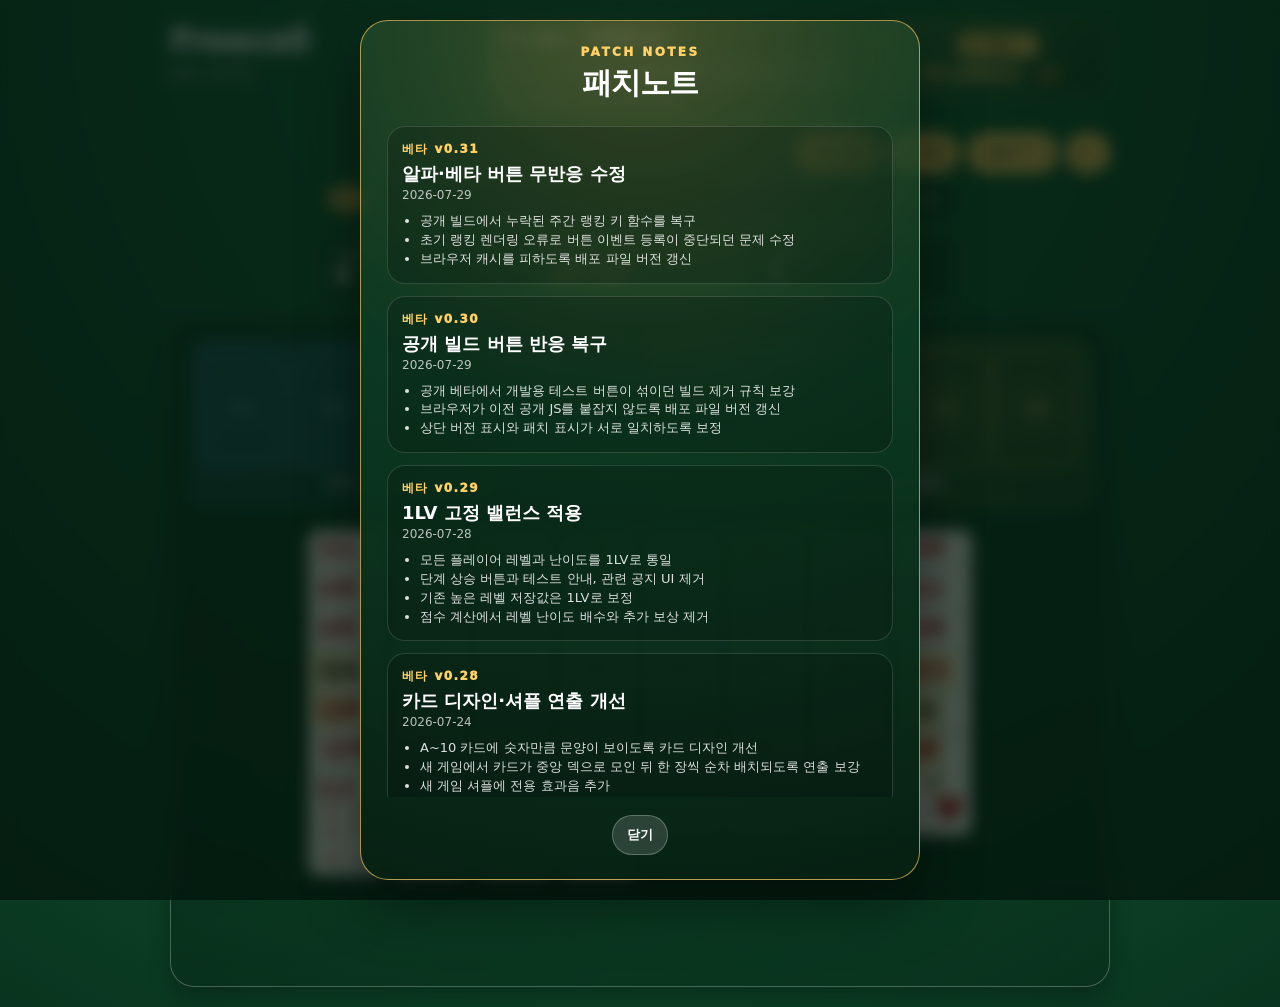
==== docs/index.html @ 440836ca "Fix Freecell public ranking bootstrap" ====
<!doctype html>
<html lang="ko">
<head>
  <meta charset="utf-8" />
  <meta name="viewport" content="width=device-width, initial-scale=1" />
  <title>Freecell Draft</title>
  <link rel="stylesheet" href="./style.css?v=beta-0-31" />
</head>
<body>
  <main class="app">
    <header class="topbar">
      <div class="title-block">
        <div class="title-row">
          <h1>Freecell</h1>
          <button id="updateReloadBtn" class="update-reload-button" type="button" hidden>업데이트</button>
        </div>
        <p id="versionLabel">베타 v0.31</p>
      </div>
      <div class="ranking-stack">
        <section id="rankingPanel" class="ranking-panel top-ranking" aria-label="주간 랭킹" role="button" tabindex="0">
          <div class="ranking-title">주간 랭킹 · TOP50 보기</div>
          <ol id="rankingList" class="ranking-list ranking-ticker"></ol>
          <p id="rankingResetText">초기화 일정 계산 중</p>
        </section>
      </div>
      <div class="player-card" aria-label="내 랭킹과 플레이어 정보">
        <div class="player-rank-hero">
          <span id="playerTrophy" class="player-trophy">🏅</span>
          <strong id="playerRank" class="player-rank">내 랭크 -</strong>
        </div>
        <div class="player-row">
          <div id="playerId" class="player-id">생성 중</div>
          <div id="playerDifficulty" class="player-difficulty">1LV</div>
        </div>
      </div>
      <div class="actions">
        <button id="tutorialBtn" aria-expanded="false" aria-controls="tutorialPanel">게임 방법</button>
        <button id="newGameBtn">새 게임</button>
        <button id="autoBtn">되돌리기 5</button>
        <button id="soundBtn" class="sound-button" aria-pressed="true" aria-label="소리 켜짐" title="소리 켜짐">
          <svg class="sound-symbol" aria-hidden="true" viewBox="0 0 24 24" focusable="false">
            <path d="M4 9.25h4.1L13 5.6v12.8l-4.9-3.65H4z" />
            <path class="sound-wave" d="M16.2 9.1c1.2 1.6 1.2 4.2 0 5.8" />
          </svg>
        </button>
      </div>
    </header>

    <section class="statusbar" aria-live="polite" aria-label="게임 알림">
      <button id="operatorNoticeBtn" class="notice-action-button" type="button" aria-label="운영자 공지 보기">공지</button>
      <span class="notice-viewport"><span id="noticeFlow" class="notice-flow"><span class="notice-icon" aria-hidden="true">🔊</span><span id="status">게임을 시작합니다.</span></span></span>
      <button id="patchNotesBtn" class="patch-notes-button" type="button" aria-label="패치노트 보기">패치 v0.31</button>
    </section>

    <section id="signupPanel" class="signup-panel" aria-label="플레이어 정보 수정" hidden>
      <div>
        <h2>플레이어 정보</h2>
        <p>ID/PW 변경은 최초 1회만 가능합니다. 저장 후에는 다시 수정할 수 없습니다.</p>
      </div>
      <form id="signupForm" class="signup-form">
        <label>
          <span>아이디</span>
          <input id="signupId" name="playerId" type="text" minlength="3" maxlength="16" autocomplete="username" placeholder="예: KIROH" required />
        </label>
        <label>
          <span>비밀번호</span>
          <span class="password-input-wrap">
            <input id="signupPassword" name="playerPassword" type="password" inputmode="numeric" pattern="[0-9]{4}" minlength="4" maxlength="4" autocomplete="new-password" placeholder="숫자 4자리" required />
            <button id="passwordToggleBtn" class="password-eye-button" type="button" aria-pressed="false" aria-label="비밀번호 보기">👁</button>
          </span>
        </label>
        <div class="signup-actions">
          <button id="signupSaveBtn" type="submit">저장</button>
          <button id="signupCancelBtn" class="ghost-button" type="button">닫기</button>
        </div>
      </form>
    </section>

    <section class="hud" aria-label="게임 정보">
      <div class="hud-item">
        <span>MOVE</span>
        <strong id="moveHud">0</strong>
      </div>
      <div class="hud-item timer-hud">
        <span>TIME</span>
        <strong id="timerDisplay">00:00</strong>
      </div>
      <div class="hud-item">
        <span>UNDO</span>
        <strong id="hintHud">5</strong>
      </div>
    </section>


    <section id="tutorialPanel" class="tutorial" hidden>
      <div class="tutorial-header">
        <h2>게임 플레이 방법</h2>
        <button id="tutorialCloseBtn" class="ghost-button" aria-label="튜토리얼 닫기">닫기</button>
      </div>
      <ol>
        <li><strong>목표:</strong> 화면 오른쪽 위 <strong>완성 칸</strong>에 같은 무늬 카드를 A부터 K까지 순서대로 쌓으면 클리어입니다.</li>
        <li><strong>임시 보관:</strong> 화면 왼쪽 위 4칸입니다. 막힌 카드를 잠깐 빼두는 공간이며, 한 칸에 카드 한 장만 둘 수 있습니다.</li>
        <li><strong>완성 칸:</strong> 화면 오른쪽 위 4칸입니다. 각 무늬별로 A → 2 → 3 … → K 순서로만 올라갑니다.</li>
        <li><strong>테이블:</strong> 화면 아래의 세로 8줄입니다. 실제로 카드를 풀어가는 주요 영역이며, 아래 카드 위에는 색이 다른 카드만 숫자가 하나 작은 순서로 올릴 수 있습니다. 예: 검은 8 위에 빨간 7.</li>
        <li><strong>이동:</strong> 카드를 클릭한 뒤 옮길 위치를 클릭하세요. 데스크톱에서는 드래그도 됩니다.</li>
        <li><strong>빠른 이동:</strong> 테이블 맨 아래 카드나 임시 보관 카드를 더블클릭하면, 가능한 경우 완성 칸으로 바로 이동합니다.</li>
        <li><strong>레벨:</strong> 현재 dev는 모든 플레이어가 1LV로 고정됩니다.</li>
        <li><strong>난이도:</strong> 모든 새 게임과 저장된 이전 난이도는 1LV 난이도로 통일됩니다.</li>
        <li><strong>되돌리기:</strong> 모든 레벨에서 한 게임당 5회 사용할 수 있습니다. 점수 계산에서는 사용한 되돌리기 횟수만큼 감점됩니다.</li>
      </ol>
    </section>

    <section class="board" aria-label="프리셀 게임 보드">
      <div class="upper-row">
        <div class="zone-group freecell-zone">
          <div id="freecells" class="slots freecells"></div>
          <h2 class="zone-label">임시 보관 <span>카드 잠깐 빼두기</span></h2>
        </div>
        <div class="zone-group foundations-wrap foundation-zone">
          <div id="foundations" class="slots foundations"></div>
          <h2 class="zone-label">완성 칸 <span>A부터 K까지 쌓기</span></h2>
        </div>
      </div>

      <div class="tableau-wrap">
        <div id="tableau" class="tableau"></div>
      </div>
    </section>

    <section id="resultModal" class="result-modal" aria-label="게임 결과" hidden>
      <div class="result-card" role="dialog" aria-modal="true" aria-labelledby="resultTitle">
        <div class="result-kicker">CLEAR</div>
        <h2 id="resultTitle">클리어!</h2>
        <div class="result-main">
          <div>
            <span>TIME</span>
            <strong id="resultTime">00:00</strong>
          </div>
          <div>
            <span>MOVE</span>
            <strong id="resultMoves">0</strong>
          </div>
        </div>
        <div class="result-score">
          <span>SCORE</span>
          <strong id="resultScore">0점</strong>
        </div>
        <p id="resultPromotionText" class="result-promotion-text" hidden></p>
        <p id="resultRankText" class="result-rank-text">랭킹 계산 중</p>
        <div class="result-actions">
          <button id="resultCloseBtn" type="button">확인</button>
        </div>
      </div>
    </section>


    <section id="rankingModal" class="result-modal ranking-modal" aria-label="주간 랭킹 상세" hidden>
      <div class="result-card ranking-detail-card" role="dialog" aria-modal="true" aria-labelledby="rankingModalTitle">
        <div class="result-kicker">WEEKLY</div>
        <h2 id="rankingModalTitle">주간 랭킹 TOP 50</h2>
        <ol id="rankingDetailList" class="ranking-detail-list"></ol>
        <p id="rankingDetailReset" class="ranking-detail-reset">초기화 일정 계산 중</p>
        <div class="result-actions">
          <button id="rankingCloseBtn" class="ghost-button" type="button">닫기</button>
        </div>
      </div>
    </section>

    <section id="operatorNoticeModal" class="result-modal operator-notice-modal" aria-label="운영자 공지" hidden>
      <div class="result-card operator-notice-card" role="dialog" aria-modal="true" aria-labelledby="operatorNoticeTitle">
        <div class="result-kicker">NOTICE</div>
        <h2 id="operatorNoticeTitle">운영자 공지</h2>
        <div id="operatorNoticeBody" class="operator-notice-body">
          <p><strong>운영자 :</strong> 성원 감사합니다.</p>
          <h3>패치 예정 사항</h3>
          <ol>
            <li>다 모으면 더블탭하면 오른쪽 위로 쭉 올라가게 <span>(의미 확인 중)</span></li>
            <li>숫자에 맞게 패턴 넣기 <span>(연구중)</span></li>
            <li>밸런스 패치 <span>점수가 너무 커서 3/1 예정 · 점수 계산 방식 변경</span></li>
          </ol>
        </div>
        <div class="result-actions">
          <button id="operatorNoticeCloseBtn" class="ghost-button" type="button">닫기</button>
        </div>
      </div>
    </section>

    <section id="patchNotesModal" class="result-modal patch-notes-modal" aria-label="패치노트" hidden>
      <div class="result-card patch-notes-card" role="dialog" aria-modal="true" aria-labelledby="patchNotesTitle">
        <div class="result-kicker">PATCH NOTES</div>
        <h2 id="patchNotesTitle">패치노트</h2>
        <div id="patchNotesList" class="patch-notes-list"></div>
        <div class="result-actions">
          <button id="patchNotesCloseBtn" class="ghost-button" type="button">닫기</button>
        </div>
      </div>
    </section>

  </main>

  <script src="./script.js?v=beta-0-31"></script>
</body>
</html>
---- docs/style.css ----
:root {
  --game-width: 980px;
  --felt: #145d37;
  --felt-dark: #09341f;
  --line: rgba(255,255,255,.25);
  --card: #fffdf4;
  --ink: #101820;
  --muted: rgba(255,255,255,.72);
  --accent: #ffd166;
  --danger: #c1121f;
  --shadow: 0 10px 22px rgba(0,0,0,.25);
  --card-outline: rgba(10, 18, 14, .36);
  --card-shadow: 0 5px 12px rgba(0,0,0,.32), 0 0 0 1px rgba(255,255,255,.38) inset;
  --hint: #74c0fc;
}

* { box-sizing: border-box; }
body {
  margin: 0;
  min-height: 100vh;
  font-family: ui-sans-serif, system-ui, -apple-system, BlinkMacSystemFont, "Segoe UI", sans-serif;
  color: white;
  background: radial-gradient(circle at top, #1d7246 0%, var(--felt) 36%, var(--felt-dark) 100%);
}

.app { width: min(var(--game-width), 100%); margin: 0 auto; padding: 20px; }
.topbar {
  display: grid;
  grid-template-columns: minmax(180px, 1fr) minmax(300px, 380px) minmax(190px, 230px);
  align-items: start;
  gap: 12px;
}
.statusbar {
  display: flex;
  align-items: center;
  justify-content: space-between;
  gap: 16px;
}
.result-modal {
  position: fixed;
  inset: 0;
  z-index: 80;
  display: grid;
  place-items: center;
  padding: 20px;
  background: rgba(4, 20, 12, .72);
  backdrop-filter: blur(8px);
}
.result-modal[hidden] { display: none; }
.result-card {
  width: min(420px, 100%);
  padding: 24px;
  border: 1px solid rgba(255, 209, 102, .65);
  border-radius: 28px;
  color: white;
  background: radial-gradient(circle at top, rgba(255,209,102,.22), rgba(12,58,34,.96) 46%, rgba(6,32,18,.98));
  box-shadow: 0 24px 60px rgba(0,0,0,.42);
  text-align: center;
}
.result-kicker {
  color: var(--accent);
  font-size: 12px;
  font-weight: 950;
  letter-spacing: .2em;
}
.result-card h2 {
  margin: 4px 0 18px;
  color: white;
  font-size: 30px;
  letter-spacing: -.04em;
  text-transform: none;
}
.result-main {
  display: grid;
  grid-template-columns: repeat(2, 1fr);
  gap: 10px;
}
.result-main > div,
.result-score {
  padding: 16px 12px;
  border: 1px solid rgba(255,255,255,.18);
  border-radius: 20px;
  background: rgba(0,0,0,.18);
}
.result-main span,
.result-score span {
  display: block;
  color: var(--muted);
  font-size: 11px;
  font-weight: 950;
  letter-spacing: .12em;
}
.result-main strong {
  display: block;
  margin-top: 6px;
  color: var(--accent);
  font-size: 34px;
  line-height: 1;
}
.result-score {
  margin-top: 10px;
}
.result-score strong {
  display: block;
  margin-top: 5px;
  color: white;
  font-size: 26px;
}
.result-promotion-text {
  margin: 0 0 12px;
  padding: 10px 12px;
  border: 1px solid rgba(255, 209, 102, .44);
  border-radius: 16px;
  color: var(--accent);
  background: rgba(255, 209, 102, .10);
  font-weight: 950;
  line-height: 1.35;
}
.result-promotion-text[hidden] { display: none; }
.result-rank-text {
  margin: 14px 0 0;
  color: white;
  font-weight: 850;
  line-height: 1.45;
}
.result-actions {
  display: flex;
  justify-content: center;
  gap: 8px;
  margin-top: 18px;
}

h1 { margin: 0; font-size: 34px; letter-spacing: -0.04em; }
.title-row {
  display: flex;
  align-items: center;
  gap: 8px;
}
.update-reload-button {
  padding: 5px 9px;
  border: 1px solid rgba(255, 209, 102, .9);
  border-radius: 999px;
  color: #18321f;
  background: var(--accent);
  font-size: 11px;
  font-weight: 950;
  line-height: 1;
  white-space: nowrap;
  box-shadow: 0 0 0 3px rgba(255, 209, 102, .14);
}
.update-reload-button[hidden] { display: none; }
p { margin: 4px 0 0; color: var(--muted); }
h2 { margin: 0 0 10px; font-size: 14px; text-transform: uppercase; letter-spacing: .08em; color: var(--muted); }

.actions {
  grid-column: 1 / -1;
  display: flex;
  gap: 8px;
  flex-wrap: wrap;
  justify-content: flex-end;
}
.player-card {
  width: 100%;
  min-width: 190px;
  padding: 11px 13px;
  border: 1px solid rgba(255, 209, 102, .38);
  border-radius: 16px;
  background: linear-gradient(135deg, rgba(255,209,102,.16), rgba(0,0,0,.18));
  text-align: center;
  cursor: pointer;
}
.player-card:hover {
  border-color: rgba(255, 209, 102, .5);
  background: rgba(0,0,0,.22);
}
.player-label {
  color: var(--muted);
  font-size: 10px;
  font-weight: 950;
  letter-spacing: .12em;
}
.player-rank-hero {
  display: flex;
  align-items: center;
  justify-content: center;
  gap: 7px;
  margin-top: 4px;
}
.player-trophy {
  font-size: 24px;
  line-height: 1;
}
.player-rank {
  padding: 4px 8px;
  border-radius: 999px;
  color: #18321f;
  background: var(--accent);
  font-size: 16px;
  font-weight: 950;
  line-height: 1;
  white-space: nowrap;
}
.player-row {
  display: flex;
  align-items: center;
  justify-content: center;
  gap: 8px;
  margin-top: 7px;
}
.player-id {
  min-width: 0;
  overflow: hidden;
  text-overflow: ellipsis;
  color: var(--accent);
  font-size: 15px;
  font-weight: 950;
  white-space: nowrap;
}
.player-difficulty {
  padding: 3px 7px;
  border-radius: 999px;
  color: var(--accent);
  background: rgba(0,0,0,.22);
  border: 1px solid rgba(255, 209, 102, .32);
  font-size: 12px;
  font-weight: 950;
  white-space: nowrap;
}
.player-password-row {
  display: flex;
  align-items: center;
  justify-content: center;
  gap: 6px;
  margin-top: 6px;
  color: var(--muted);
  font-size: 10px;
}
.player-password-row code {
  color: white;
  font-family: ui-monospace, SFMono-Regular, Menlo, monospace;
  font-size: 11px;
  letter-spacing: .05em;
}
.mini-button {
  padding: 3px 7px;
  border-radius: 999px;
  font-size: 10px;
  box-shadow: none;
}
button, .home-link {
  border: 0;
  border-radius: 999px;
  padding: 10px 14px;
  font-weight: 800;
  color: #18321f;
  background: var(--accent);
  cursor: pointer;
  box-shadow: 0 4px 10px rgba(0,0,0,.18);
}
.home-link { text-decoration: none; display: inline-flex; align-items: center; }
.sound-button {
  display: inline-grid;
  place-items: center;
  min-width: 44px;
  padding-inline: 12px;
  line-height: 1;
}
.sound-button[aria-pressed="false"] {
  opacity: .48;
  filter: grayscale(.4);
  box-shadow: none;
}
.ghost-button {
  color: white;
  background: rgba(255,255,255,.14);
  border: 1px solid var(--line);
  box-shadow: none;
}
button:hover, .home-link:hover { filter: brightness(1.04); transform: translateY(-1px); }
button.is-active {
  border-color: rgba(255, 209, 102, .9);
  color: #18321f;
  background: var(--accent);
}
button:disabled,
button.is-locked {
  opacity: .45;
  cursor: not-allowed;
  transform: none;
  filter: grayscale(.35);
}

.signup-panel {
  display: flex;
  align-items: end;
  justify-content: space-between;
  gap: 14px;
  margin-top: 14px;
  padding: 16px;
  border: 1px solid rgba(255, 209, 102, .55);
  border-radius: 20px;
  background: linear-gradient(135deg, rgba(255,209,102,.18), rgba(0,0,0,.18));
  box-shadow: var(--shadow);
}
.signup-panel[hidden] { display: none; }
.signup-panel h2 { margin: 0; color: white; }
.signup-form {
  display: flex;
  align-items: end;
  gap: 8px;
  flex-wrap: wrap;
  justify-content: flex-end;
}
.signup-form label {
  display: grid;
  gap: 4px;
  color: var(--muted);
  font-size: 11px;
  font-weight: 800;
}
.signup-form input {
  width: 136px;
  border: 1px solid rgba(255,255,255,.25);
  border-radius: 12px;
  padding: 10px 11px;
  color: white;
  background: rgba(0,0,0,.22);
  font: inherit;
  outline: none;
}
.signup-form input:focus {
  border-color: var(--accent);
  box-shadow: 0 0 0 3px rgba(255, 209, 102, .18);
}

.promotion-notice {
  max-width: 640px;
  margin: 10px auto 0;
  padding: 12px 14px;
  border: 1px solid rgba(255, 209, 102, .48);
  border-radius: 18px;
  color: white;
  background: linear-gradient(135deg, rgba(255,209,102,.20), rgba(0,0,0,.20));
  box-shadow: 0 10px 22px rgba(0,0,0,.18);
}
.promotion-notice[hidden] { display: none; }
.promotion-notice span {
  display: block;
  color: var(--accent);
  font-size: 10px;
  font-weight: 950;
  letter-spacing: .16em;
}
.promotion-notice strong {
  display: block;
  margin-top: 2px;
  font-size: 18px;
  line-height: 1.1;
}
.promotion-notice p {
  margin-top: 5px;
  color: white;
  font-size: 13px;
  font-weight: 750;
  line-height: 1.35;
}
.hud {
  display: grid;
  grid-template-columns: repeat(3, 1fr);
  max-width: 640px;
  margin-left: auto;
  margin-right: auto;
  gap: 10px;
  margin-top: 18px;
}
.hud-item {
  padding: 12px 14px;
  border: 1px solid var(--line);
  border-radius: 18px;
  background: rgba(0,0,0,.14);
}
.hud-item span {
  display: block;
  color: var(--muted);
  font-size: 11px;
  font-weight: 900;
  letter-spacing: .1em;
}
.hud-item strong {
  display: block;
  margin-top: 3px;
  color: white;
  font-size: 24px;
  line-height: 1;
}
.timer-hud {
  border-color: rgba(255, 209, 102, .45);
  background: rgba(255, 209, 102, .12);
}
.timer-hud strong { color: var(--accent); }
.ranking-panel {
  margin-top: 12px;
  padding: 16px;
  border: 1px solid var(--line);
  border-radius: 20px;
  background: rgba(0,0,0,.18);
  box-shadow: var(--shadow);
}
.top-ranking {
  margin-top: 0;
  padding: 9px 11px;
  border-radius: 16px;
  background: linear-gradient(135deg, rgba(255,209,102,.18), rgba(0,0,0,.14));
  box-shadow: none;
  cursor: pointer;
}
.top-ranking:hover,
.top-ranking:focus-visible {
  border-color: rgba(255, 209, 102, .65);
  outline: none;
  background: linear-gradient(135deg, rgba(255,209,102,.24), rgba(0,0,0,.18));
}
.ranking-header {
  display: flex;
  justify-content: space-between;
  gap: 12px;
  align-items: center;
}
.ranking-header h2,
.ranking-title { margin: 0; color: white; font-size: 15px; font-weight: 900; }
.ranking-header p,
.ranking-note,
.top-ranking > p {
  margin: 4px 0 0;
  color: var(--muted);
  font-size: 12px;
}
.ranking-list {
  display: grid;
  gap: 5px;
  margin: 8px 0 0;
  padding-left: 22px;
}
.ranking-ticker {
  padding-left: 0;
  list-style: none;
}
.ranking-list li {
  padding: 6px 8px;
  border-radius: 10px;
  background: rgba(255,255,255,.08);
  color: var(--muted);
  font-size: 12px;
}
.ranking-ticker li {
  padding: 8px 10px;
  text-align: center;
}
.ranking-list strong { color: white; }
.ranking-list span { float: right; color: var(--accent); font-weight: 800; }
.ranking-ticker span { float: none; }
.rank-line {
  display: flex;
  align-items: baseline;
  justify-content: center;
  gap: 7px;
  min-width: 0;
  white-space: nowrap;
  overflow: hidden;
}
.rank-line strong,
.rank-line span { flex: 0 0 auto; }
.rank-line .rank-id {
  display: inline-flex;
  align-items: center;
  gap: 5px;
  min-width: 0;
  overflow: hidden;
  text-overflow: ellipsis;
  color: white;
  font-weight: 950;
}
.ranking-player-name {
  min-width: 0;
  overflow: hidden;
  text-overflow: ellipsis;
}
.ranking-level-badge {
  display: inline-flex;
  align-items: center;
  padding: 2px 5px;
  border-radius: 999px;
  color: var(--accent);
  background: rgba(0,0,0,.22);
  border: 1px solid rgba(255, 209, 102, .32);
  font-size: 10px;
  font-weight: 950;
  line-height: 1;
  white-space: nowrap;
}
.rank-line .rank-score {
  color: var(--accent);
  font-weight: 950;
}
.rank-leader {
  border: 1px solid rgba(255, 209, 102, .42);
  background: linear-gradient(135deg, rgba(255,209,102,.2), rgba(255,255,255,.07));
  font-size: 13px;
}
.rank-leader .rank-id,
.rank-leader .rank-score { font-size: 15px; }
.rank-chaser {
  margin-top: 6px;
  opacity: .92;
  font-size: 12px;
}
.rank-meta {
  color: var(--muted);
  font-size: 11px;
  font-weight: 800;
}
.empty-rank { list-style: none; margin-left: -24px; }
.ranking-detail-card {
  display: flex;
  flex-direction: column;
  width: min(520px, 100%);
  max-height: calc(100vh - 40px);
}
.ranking-detail-list {
  display: grid;
  gap: 8px;
  min-height: 0;
  margin: 12px 0 0;
  padding: 0 2px 2px;
  list-style: none;
  text-align: left;
  overflow-y: auto;
  -webkit-overflow-scrolling: touch;
}
.ranking-detail-list li {
  display: grid;
  grid-template-columns: auto 1fr;
  gap: 8px 12px;
  padding: 10px 12px;
  border: 1px solid rgba(255,255,255,.14);
  border-radius: 14px;
  background: rgba(0,0,0,.18);
}
.ranking-detail-list li.current-player-rank {
  border: 2px solid rgba(255, 209, 102, .98);
  background: linear-gradient(135deg, rgba(255,209,102,.18), rgba(0,0,0,.20));
  box-shadow: 0 0 0 3px rgba(255, 209, 102, .14), 0 8px 18px rgba(0,0,0,.20);
}
.ranking-detail-rank {
  color: var(--accent);
  font-weight: 950;
}
.ranking-detail-main {
  min-width: 0;
}
.ranking-detail-player {
  display: flex;
  justify-content: space-between;
  gap: 10px;
  color: white;
  font-weight: 900;
}
.ranking-detail-player strong {
  display: inline-flex;
  align-items: center;
  gap: 5px;
  min-width: 0;
}
.ranking-detail-meta,
.ranking-detail-reset {
  color: var(--muted);
  font-size: 12px;
  line-height: 1.35;
}
.ranking-detail-score {
  color: var(--accent);
  white-space: nowrap;
}
.operator-notice-card,
.patch-notes-card {
  display: flex;
  flex-direction: column;
  width: min(560px, 100%);
  max-height: calc(100vh - 40px);
}
.operator-notice-body {
  color: white;
  line-height: 1.55;
  text-align: left;
}
.operator-notice-body p {
  margin: 0 0 14px;
  padding: 12px 14px;
  border: 1px solid rgba(255, 209, 102, .28);
  border-radius: 16px;
  background: rgba(255, 209, 102, .10);
}
.operator-notice-body h3 {
  margin: 0 0 8px;
  color: var(--accent);
  font-size: 15px;
}
.operator-notice-body ol {
  margin: 0;
  padding-left: 22px;
}
.operator-notice-body li {
  margin: 7px 0;
  font-weight: 850;
}
.operator-notice-body li span {
  color: var(--muted);
  font-size: 12px;
  font-weight: 800;
}
.patch-notes-list {
  display: grid;
  gap: 12px;
  min-height: 0;
  margin-top: 4px;
  padding: 0 2px 2px;
  overflow-y: auto;
  text-align: left;
  -webkit-overflow-scrolling: touch;
}
.patch-note-entry {
  padding: 14px;
  border: 1px solid rgba(255,255,255,.14);
  border-radius: 18px;
  background: rgba(0,0,0,.18);
}
.patch-note-version {
  color: var(--accent);
  font-size: 12px;
  font-weight: 950;
  letter-spacing: .12em;
}
.patch-note-entry h3 {
  margin: 4px 0 0;
  color: white;
  font-size: 18px;
}
.patch-note-entry p {
  margin-top: 2px;
  font-size: 12px;
}
.patch-note-entry ul {
  margin: 10px 0 0;
  padding-left: 18px;
  color: rgba(255,255,255,.86);
  font-size: 13px;
  line-height: 1.45;
}

.tutorial {
  margin-top: 18px;
  padding: 18px;
  border: 1px solid var(--line);
  border-radius: 20px;
  background: rgba(0,0,0,.18);
  box-shadow: var(--shadow);
}
.tutorial-header {
  display: flex;
  align-items: center;
  justify-content: space-between;
  gap: 12px;
}
.tutorial h2 { margin: 0; color: white; }
.tutorial ol { margin: 12px 0 0; padding-left: 22px; }
.tutorial li { margin: 8px 0; color: var(--muted); line-height: 1.55; }
.tutorial strong { color: white; }

.board {
  margin-top: 18px;
  padding: 18px;
  border: 1px solid var(--line);
  border-radius: 24px;
  background: linear-gradient(135deg, rgba(3, 28, 16, .34), rgba(0, 0, 0, .14));
  box-shadow: var(--shadow);
}

.upper-row { display: flex; justify-content: space-between; gap: 18px; }
.zone-group {
  flex: 1;
  min-width: 0;
  padding: 12px;
  border: 1px solid var(--line);
  border-radius: 18px;
  position: relative;
}
.zone-group h2 {
  display: flex;
  align-items: center;
  gap: 8px;
}
.zone-group h2 span {
  padding: 3px 7px;
  border-radius: 999px;
  font-size: 10px;
  letter-spacing: 0;
  text-transform: none;
  color: white;
  background: rgba(255,255,255,.14);
}
.freecell-zone {
  background: linear-gradient(135deg, rgba(88, 166, 255, .18), rgba(88, 166, 255, .04));
  border-color: rgba(88, 166, 255, .45);
}
.foundation-zone {
  background: linear-gradient(135deg, rgba(255, 209, 102, .20), rgba(255, 209, 102, .05));
  border-color: rgba(255, 209, 102, .55);
}
.foundations-wrap { text-align: right; }
.slots { display: grid; grid-template-columns: repeat(4, 82px); gap: 10px; }
.foundations { justify-content: end; }

.slot, .column {
  border: 2px dashed rgba(255,255,255,.24);
  border-radius: 12px;
  background: rgba(0,0,0,.12);
}
.slot {
  width: 82px;
  height: 114px;
  display: grid;
  place-items: center;
  position: relative;
}
.slot::before {
  content: attr(data-label);
  color: rgba(255,255,255,.28);
  font-weight: 900;
  font-size: 18px;
}
.freecells .slot {
  border-style: solid;
  border-color: rgba(88, 166, 255, .55);
  background: rgba(88, 166, 255, .10);
}
.freecells .slot::before { color: rgba(160, 205, 255, .55); }
.foundations .slot {
  border-style: double;
  border-color: rgba(255, 209, 102, .70);
  background: radial-gradient(circle at center, rgba(255, 209, 102, .16), rgba(0,0,0,.10));
}
.foundations .slot::before { color: rgba(255, 225, 150, .62); }

.tableau-wrap { margin-top: 22px; }
.tableau {
  display: grid;
  grid-template-columns: repeat(8, 76px);
  justify-content: center;
  gap: 8px;
  min-height: 440px;
}
.column {
  width: 76px;
  min-height: 430px;
  padding: 2px 0 120px;
  position: relative;
  border-color: transparent;
  background: transparent;
}
.column.is-empty {
  border: 2px dashed rgba(255,255,255,.16);
  background: rgba(0,0,0,.07);
}
.column.has-cards {
  border-width: 0;
  border-color: transparent;
  background: transparent;
}

.card {
  width: 76px;
  height: 106px;
  border-radius: 10px;
  background: var(--card);
  color: var(--ink);
  border: 1.5px solid var(--card-outline);
  box-shadow: var(--card-shadow);
  display: flex;
  flex-direction: column;
  justify-content: space-between;
  padding: 6px;
  font-weight: 900;
  user-select: none;
  cursor: pointer;
  position: relative;
  margin: 0 auto -66px;
  transition: transform .08s ease, outline .08s ease, box-shadow .08s ease;
}
.slot .card { margin: 0; }

.foundation-slot {
  overflow: visible;
}
.foundation-stack {
  position: relative;
  width: 78px;
  height: 108px;
}
.foundation-stack .card.foundation-layer {
  position: absolute;
  left: calc(var(--stack-offset) * 2px);
  top: calc(var(--stack-offset) * 3px);
  margin: 0;
  z-index: calc(var(--stack-offset) + 1);
  transform: rotate(calc((var(--stack-offset) - var(--stack-size) / 2) * .8deg));
}
.foundation-stack .card.foundation-layer:not(:last-child) {
  filter: brightness(.96);
}
.foundation-stack .card.foundation-layer:hover {
  transform: rotate(calc((var(--stack-offset) - var(--stack-size) / 2) * .8deg)) translateY(-2px);
}

.card:hover { transform: translateY(-2px); }
.card.red { color: var(--danger); }
.card.face-card {
  background:
    linear-gradient(135deg, rgba(255,209,102,.26), transparent 38%),
    var(--card);
}
.card.face-card .corner {
  background: rgba(255, 209, 102, .48);
  border: 1px solid rgba(120, 80, 0, .18);
}
.card.ace-card .corner {
  font-size: 22px;
  font-weight: 1000;
}
.card.selected {
  outline: 3px solid var(--accent);
  outline-offset: 1px;
  transform: translateY(-6px);
  box-shadow: 0 9px 18px rgba(0,0,0,.38), 0 0 0 2px rgba(255, 209, 102, .38);
}
.card.dragging { opacity: .45; transform: scale(.96); }
.drop-ok { outline: 3px dashed rgba(116, 192, 252, .88); outline-offset: 3px; }
.card .corner {
  display: inline-flex;
  align-items: center;
  gap: 2px;
  width: max-content;
  min-height: 26px;
  padding: 1px 4px;
  border-radius: 5px;
  background: rgba(255,255,255,.70);
  font-size: 24px;
  line-height: 1;
  letter-spacing: -0.055em;
}
.card .center-suit {
  align-self: flex-end;
  margin-top: auto;
  font-size: 36px;
  line-height: 1;
}
.pip-grid {
  position: absolute;
  left: 6px;
  right: 6px;
  top: 30px;
  bottom: 11px;
  pointer-events: none;
  opacity: .74;
}
.stacked-card .pip-grid { display: none; }
.pip {
  position: absolute;
  left: var(--pip-x, 50%);
  top: var(--pip-y, 50%);
  display: grid;
  place-items: center;
  font-size: 15px;
  line-height: 1;
  transform-origin: center;
  transform: translate(-50%, -50%) scale(var(--pip-scale, 1));
  text-shadow: 0 1px 0 rgba(255,255,255,.5);
}
.pip-invert { transform: translate(-50%, -50%) rotate(180deg) scale(var(--pip-scale, 1)); }
.pip-grid-1 .pip { font-size: 32px; }
.pip-grid-2 .pip { font-size: 23px; }
.pip-grid-3 .pip { font-size: 21px; }
.pip-grid-4 .pip,
.pip-grid-5 .pip,
.pip-grid-6 .pip { font-size: 18px; }
.pip-grid-7 .pip,
.pip-grid-8 .pip,
.pip-grid-9 .pip,
.pip-grid-10 .pip { font-size: 15px; }
.pip-grid-1 .pip-1 { --pip-x: 50%; --pip-y: 50%; }
.pip-grid-2 .pip-1 { --pip-x: 50%; --pip-y: 23%; }
.pip-grid-2 .pip-2 { --pip-x: 50%; --pip-y: 89%; }
.pip-grid-3 .pip-1 { --pip-x: 50%; --pip-y: 18%; }
.pip-grid-3 .pip-2 { --pip-x: 50%; --pip-y: 50%; }
.pip-grid-3 .pip-3 { --pip-x: 50%; --pip-y: 85%; }
.pip-grid-4 .pip-1 { --pip-x: 25%; --pip-y: 22%; }
.pip-grid-4 .pip-2 { --pip-x: 75%; --pip-y: 22%; }
.pip-grid-4 .pip-3 { --pip-x: 25%; --pip-y: 78%; }
.pip-grid-4 .pip-4 { --pip-x: 75%; --pip-y: 78%; }
.pip-grid-5 .pip-1 { --pip-x: 25%; --pip-y: 20%; }
.pip-grid-5 .pip-2 { --pip-x: 75%; --pip-y: 20%; }
.pip-grid-5 .pip-3 { --pip-x: 50%; --pip-y: 50%; --pip-scale: 1.12; }
.pip-grid-5 .pip-4 { --pip-x: 25%; --pip-y: 89%; }
.pip-grid-5 .pip-5 { --pip-x: 75%; --pip-y: 89%; }
.pip-grid-6 .pip-1 { --pip-x: 25%; --pip-y: 17%; }
.pip-grid-6 .pip-2 { --pip-x: 75%; --pip-y: 17%; }
.pip-grid-6 .pip-3 { --pip-x: 25%; --pip-y: 50%; }
.pip-grid-6 .pip-4 { --pip-x: 75%; --pip-y: 50%; }
.pip-grid-6 .pip-5 { --pip-x: 25%; --pip-y: 89%; }
.pip-grid-6 .pip-6 { --pip-x: 75%; --pip-y: 89%; }
.pip-grid-7 .pip-1 { --pip-x: 25%; --pip-y: 15%; }
.pip-grid-7 .pip-2 { --pip-x: 75%; --pip-y: 15%; }
.pip-grid-7 .pip-3 { --pip-x: 50%; --pip-y: 33%; --pip-scale: 1.08; }
.pip-grid-7 .pip-4 { --pip-x: 25%; --pip-y: 52%; }
.pip-grid-7 .pip-5 { --pip-x: 75%; --pip-y: 52%; }
.pip-grid-7 .pip-6 { --pip-x: 25%; --pip-y: 85%; }
.pip-grid-7 .pip-7 { --pip-x: 75%; --pip-y: 85%; }
.pip-grid-8 .pip-1 { --pip-x: 25%; --pip-y: 14%; }
.pip-grid-8 .pip-2 { --pip-x: 75%; --pip-y: 14%; }
.pip-grid-8 .pip-3 { --pip-x: 50%; --pip-y: 31%; --pip-scale: 1.05; }
.pip-grid-8 .pip-4 { --pip-x: 25%; --pip-y: 50%; }
.pip-grid-8 .pip-5 { --pip-x: 75%; --pip-y: 50%; }
.pip-grid-8 .pip-6 { --pip-x: 50%; --pip-y: 69%; --pip-scale: 1.05; }
.pip-grid-8 .pip-7 { --pip-x: 25%; --pip-y: 89%; }
.pip-grid-8 .pip-8 { --pip-x: 75%; --pip-y: 89%; }
.pip-grid-9 .pip-1 { --pip-x: 25%; --pip-y: 13%; }
.pip-grid-9 .pip-2 { --pip-x: 75%; --pip-y: 13%; }
.pip-grid-9 .pip-3 { --pip-x: 25%; --pip-y: 36%; }
.pip-grid-9 .pip-4 { --pip-x: 75%; --pip-y: 36%; }
.pip-grid-9 .pip-5 { --pip-x: 50%; --pip-y: 50%; --pip-scale: 1.1; }
.pip-grid-9 .pip-6 { --pip-x: 25%; --pip-y: 64%; }
.pip-grid-9 .pip-7 { --pip-x: 75%; --pip-y: 64%; }
.pip-grid-9 .pip-8 { --pip-x: 25%; --pip-y: 87%; }
.pip-grid-9 .pip-9 { --pip-x: 75%; --pip-y: 87%; }
.pip-grid-10 .pip-1 { --pip-x: 25%; --pip-y: 11%; }
.pip-grid-10 .pip-2 { --pip-x: 75%; --pip-y: 11%; }
.pip-grid-10 .pip-3 { --pip-x: 50%; --pip-y: 27%; --pip-scale: 1.04; }
.pip-grid-10 .pip-4 { --pip-x: 25%; --pip-y: 40%; }
.pip-grid-10 .pip-5 { --pip-x: 75%; --pip-y: 40%; }
.pip-grid-10 .pip-6 { --pip-x: 25%; --pip-y: 60%; }
.pip-grid-10 .pip-7 { --pip-x: 75%; --pip-y: 60%; }
.pip-grid-10 .pip-8 { --pip-x: 50%; --pip-y: 73%; --pip-scale: 1.04; }
.pip-grid-10 .pip-9 { --pip-x: 25%; --pip-y: 89%; }
.pip-grid-10 .pip-10 { --pip-x: 75%; --pip-y: 89%; }
.face-mark {
  position: absolute;
  left: 50%;
  top: 48%;
  transform: translate(-50%, -50%);
  display: grid;
  place-items: center;
  width: 24px;
  height: 24px;
  border-radius: 999px;
  color: #3a2a0a;
  background: rgba(255, 209, 102, .30);
  font-size: 18px;
  line-height: 1;
  opacity: .78;
}
.slot .card .corner { font-size: 20px; }
.card.movable::after {
  content: "";
  position: absolute;
  inset: 3px;
  border-radius: 8px;
  border: 2px solid rgba(9, 52, 31, .20);
  pointer-events: none;
}
.deal-deck-ghost {
  position: fixed;
  width: 74px;
  height: 102px;
  border-radius: 11px;
  pointer-events: none;
  z-index: 9999;
  background:
    repeating-linear-gradient(45deg, rgba(255,255,255,.16) 0 4px, transparent 4px 8px),
    linear-gradient(145deg, rgba(20, 83, 45, .98), rgba(9, 52, 31, .96));
  border: 2px solid rgba(255,255,255,.78);
  box-shadow:
    3px 3px 0 rgba(255,255,255,.74),
    6px 6px 0 rgba(255,255,255,.52),
    0 18px 34px rgba(0,0,0,.42);
}
@media (max-width: 780px) {
  .deal-deck-ghost {
    width: 50px;
    height: 70px;
    border-radius: 8px;
  }
}
.special-deck-ghost {
  position: fixed;
  width: 62px;
  height: 86px;
  border-radius: 10px;
  pointer-events: none;
  z-index: 9999;
  background:
    repeating-linear-gradient(45deg, rgba(255,255,255,.18) 0 3px, transparent 3px 7px),
    linear-gradient(145deg, rgba(255, 209, 102, .92), rgba(245, 159, 0, .92));
  border: 2px solid rgba(255,255,255,.82);
  box-shadow:
    2px 2px 0 rgba(255,255,255,.68),
    4px 4px 0 rgba(255,255,255,.42),
    0 14px 28px rgba(0,0,0,.34);
}
@media (max-width: 780px) {
  .special-deck-ghost {
    width: 48px;
    height: 66px;
    border-radius: 8px;
  }
}

.statusbar {
  display: flex;
  align-items: center;
  gap: 8px;
  margin-top: 12px;
  color: var(--muted);
  font-weight: 800;
  line-height: 1.35;
}
.notice-icon {
  flex: 0 0 auto;
  display: inline-grid;
  place-items: center;
  width: 24px;
  height: 24px;
  border-radius: 999px;
  color: #18321f;
  background: var(--accent);
  font-size: 13px;
  line-height: 1;
  box-shadow: 0 4px 10px rgba(0,0,0,.18);
}
.notice-action-button,
.patch-notes-button {
  flex: 0 0 auto;
  min-height: 24px;
  padding: 3px 8px;
  border: 1px solid rgba(255,255,255,.18);
  border-radius: 999px;
  color: var(--muted);
  background: rgba(0,0,0,.18);
  font-size: 11px;
  font-weight: 950;
  line-height: 1;
}
.notice-action-button {
  color: #18321f;
  background: rgba(255, 209, 102, .88);
  border-color: rgba(255, 209, 102, .95);
}
.notice-action-button:hover,
.notice-action-button:focus-visible {
  background: var(--accent);
  box-shadow: 0 0 0 3px rgba(255, 209, 102, .16);
}
.patch-notes-button.has-unseen-patch {
  border-color: rgba(255, 209, 102, .95);
  color: #18321f;
  background: var(--accent);
  box-shadow: 0 0 0 3px rgba(255, 209, 102, .16);
}
#status {
  min-width: 0;
  color: white;
}
.win {
  color: var(--accent) !important;
  font-size: 18px;
}

@media (max-width: 780px) {
  body { background: var(--felt-dark); }
  .app {
    width: 100%;
    padding: calc(14px + env(safe-area-inset-top)) 4px calc(72px + env(safe-area-inset-bottom));
  }
  .topbar {
    align-items: stretch;
    gap: 7px 6px;
    display: grid;
    grid-template-columns: minmax(140px, 1fr) minmax(118px, auto);
  }
  .title-block { min-width: 0; }
  .topbar h1 { font-size: 21px; line-height: 1; }
  .topbar p {
    display: block;
    margin-top: 3px;
    font-size: 10px;
    line-height: 1.15;
    white-space: nowrap;
    overflow: hidden;
    text-overflow: ellipsis;
  }
  .player-card {
    grid-column: 2;
    grid-row: 1;
    min-width: 0;
    padding: 7px 8px;
    border-radius: 11px;
  }
  .player-label { font-size: 8px; }
  .player-rank-hero { gap: 4px; margin-top: 2px; }
  .player-trophy { font-size: 20px; }
  .player-rank { padding: 4px 6px; font-size: 13px; }
  .player-row { gap: 4px; }
  .player-id { font-size: 10px; }
  .player-difficulty { padding: 2px 5px; font-size: 10px; }
  .top-ranking {
    grid-column: 1 / -1;
    grid-row: 2;
    min-width: 0;
    padding: 6px 8px;
    border-radius: 12px;
    text-align: center;
  }
  .ranking-title { font-size: 12px; line-height: 1; }
  .top-ranking > p {
    margin-top: 3px;
    font-size: 9px;
    line-height: 1.1;
    white-space: nowrap;
    overflow: hidden;
    text-overflow: ellipsis;
  }
  .ranking-list {
    display: grid;
    gap: 4px;
    margin: 5px 0 0;
    padding: 0;
    list-style: none;
    overflow: hidden;
  }
  .ranking-list li {
    padding: 5px 7px;
    background: rgba(255,255,255,.07);
    font-size: 10px;
    line-height: 1.15;
    white-space: nowrap;
    overflow: hidden;
    text-overflow: ellipsis;
  }
  .rank-line {
    display: flex;
    align-items: baseline;
    justify-content: flex-start;
    gap: 5px;
  }
  .rank-line strong {
    font-size: 10px;
  }
  .rank-line .rank-id {
    flex: 1 1 auto;
    min-width: 44px;
    font-size: 11px;
  }
  .rank-line .rank-score {
    font-size: 11px;
  }
  .rank-line .rank-meta {
    flex: 0 0 auto;
    font-size: 9px;
  }
  .rank-chaser { margin-top: 0; }
  .ranking-list span { display: inline; }
  .empty-rank { margin-left: 0; }
  .hud {
    max-width: none;
    grid-template-columns: .86fr 1.12fr .86fr;
    gap: 5px;
    margin-top: 7px;
  }
  .hud-item { padding: 7px 8px; border-radius: 11px; text-align: center; }
  .promotion-notice {
    margin-top: 7px;
    padding: 9px 10px;
    border-radius: 13px;
  }
  .promotion-notice strong { font-size: 14px; }
  .promotion-notice p { font-size: 11px; }
  .hud-item span { font-size: 8px; }
  .hud-item strong { font-size: 16px; }
  .timer-hud strong { font-size: 18px; }
  .actions {
    position: fixed;
    left: 0;
    right: 0;
    bottom: 0;
    z-index: 50;
    display: grid;
    grid-template-columns: repeat(4, 1fr);
    gap: 0;
    padding: 6px 7px calc(6px + env(safe-area-inset-bottom));
    background: rgba(8, 25, 16, .94);
    border-top: 1px solid var(--line);
    backdrop-filter: blur(14px);
  }
  .actions button,
  .actions .home-link {
    min-height: 48px;
    padding: 5px 4px;
    border-radius: 12px;
    box-shadow: none;
    font-size: 12px;
  }
  .home-link,
  #soundBtn { display: none; }
  #tutorialBtn::before { content: "☰"; display: block; font-size: 18px; line-height: 1; }
  #newGameBtn::before { content: "↻"; display: block; font-size: 18px; line-height: 1; }
  #autoBtn::before { content: "↩"; display: block; font-size: 18px; line-height: 1; }

  .signup-panel {
    align-items: stretch;
    gap: 10px;
    margin-top: 8px;
    padding: 12px;
    border-radius: 16px;
  }
  .signup-form { justify-content: stretch; }
  .signup-form label { flex: 1 1 120px; }
  .signup-form input { width: 100%; }
  .signup-form button { flex: 1 1 100%; }
  .tutorial { margin-top: 6px; padding: 10px; }
  .tutorial-header { flex-direction: row; align-items: center; }
  .tutorial li { font-size: 13px; }
  .board {
    margin-top: 4px;
    padding: 2px;
    border-radius: 14px;
    min-height: auto;
  }
  .upper-row {
    flex-direction: row;
    align-items: stretch;
    gap: 3px;
  }
  .zone-group { padding: 3px; border-radius: 11px; }
  .zone-group h2 { gap: 4px; justify-content: center; }
  .zone-group h2 span { display: none; }
  .foundations-wrap { text-align: right; }
  h2 { margin-bottom: 5px; font-size: 10px; }
  .slots {
    grid-template-columns: repeat(4, minmax(0, 1fr));
    gap: 3px;
  }
  .foundations { justify-content: stretch; }
  .slot {
    width: 100%;
    max-width: none;
    height: 58px;
    border-radius: 9px;
  }
  .slot::before { font-size: 11px; }
  .foundation-stack {
    width: 100%;
    max-width: 43px;
    height: 56px;
  }
  .foundation-stack .card.foundation-layer {
    left: calc(var(--stack-offset) * 1px);
    top: calc(var(--stack-offset) * 1.5px);
  }
  .tableau-wrap { margin-top: 6px; }
  .tableau {
    grid-template-columns: repeat(8, minmax(0, 1fr));
    gap: 1px;
    min-height: 310px;
  }
  .column {
    width: auto;
    min-height: 310px;
    padding: 1px 0 54px;
    border-radius: 8px;
  }
  .column.is-empty { border-width: 1.5px; }
  .card {
    width: 52px;
    max-width: none;
    height: 74px;
    margin-bottom: -43px;
    padding: 3px;
    border-radius: 8px;
  }
  .card .corner {
    font-size: 18px;
    min-height: 19px;
    padding: 1px 2px;
    border-radius: 4px;
  }
  .card.ace-card .corner { font-size: 20px; }
  .card .center-suit { font-size: 26px; }
  .pip-grid { left: 4px; right: 4px; top: 24px; bottom: 8px; opacity: .66; }
  .pip { font-size: 10px; }
  .pip-grid-1 .pip { font-size: 23px; }
  .pip-grid-2 .pip { font-size: 16px; }
  .pip-grid-3 .pip { font-size: 15px; }
  .pip-grid-4 .pip,
  .pip-grid-5 .pip,
  .pip-grid-6 .pip { font-size: 13px; }
  .pip-grid-7 .pip,
  .pip-grid-8 .pip,
  .pip-grid-9 .pip,
  .pip-grid-10 .pip { font-size: 10px; }
  .face-mark { display: none; }
  .slot .card .corner { font-size: 16px; }
  .slot .card.ace-card .corner { font-size: 18px; }
  .statusbar {
    margin-top: 4px;
    flex-direction: row;
    align-items: center;
    gap: 6px;
    font-size: 12px;
  }
  .notice-icon {
    width: 21px;
    height: 21px;
    font-size: 11px;
  }
}

@media (max-width: 780px) and (max-height: 740px) {
  .slot { height: 54px; }
  .foundation-stack { width: 100%; max-width: 41px; height: 52px; }
  .tableau { min-height: 280px; }
  .column { min-height: 280px; padding-bottom: 48px; }
  .card { width: 48px; max-width: none; height: 68px; margin-bottom: -39px; }
  .card .corner { font-size: 17px; min-height: 20px; }
  .card.ace-card .corner { font-size: 19px; }
  .card .center-suit { font-size: 23px; }
  .pip-grid { left: 4px; right: 4px; top: 23px; bottom: 8px; opacity: .62; }
  .pip { font-size: 9px; }
  .pip-grid-1 .pip { font-size: 21px; }
  .pip-grid-2 .pip { font-size: 15px; }
  .pip-grid-3 .pip { font-size: 14px; }
  .pip-grid-4 .pip,
  .pip-grid-5 .pip,
  .pip-grid-6 .pip { font-size: 12px; }
  .pip-grid-7 .pip,
  .pip-grid-8 .pip,
  .pip-grid-9 .pip,
  .pip-grid-10 .pip { font-size: 9px; }
  .face-mark { width: 18px; height: 18px; font-size: 13px; }
}

.promotion-button {
  flex: 0 0 auto;
  padding: 4px 8px;
  border-radius: 999px;
  font-size: 11px;
  font-weight: 950;
  box-shadow: none;
  white-space: nowrap;
}
.promotion-button:disabled {
  color: rgba(255,255,255,.56);
  background: rgba(255,255,255,.12);
  border: 1px solid rgba(255,255,255,.16);
  opacity: 1;
  filter: none;
}
.promotion-button.is-ready {
  color: #18321f;
  background: var(--accent);
  border: 1px solid rgba(255, 209, 102, .72);
  box-shadow: 0 0 0 3px rgba(255, 209, 102, .16), 0 4px 10px rgba(0,0,0,.20);
}
.promotion-notice {
  display: flex;
  align-items: center;
  justify-content: space-between;
  gap: 10px;
}
.promotion-notice > div {
  min-width: 0;
}
.promotion-notice-button {
  flex: 0 0 auto;
  padding: 9px 13px;
  font-size: 12px;
  box-shadow: 0 4px 10px rgba(0,0,0,.20);
}
.promotion-modal-text {
  margin: 0 0 14px;
  color: white;
  font-weight: 800;
  line-height: 1.45;
}
.promotion-summary {
  display: grid;
  gap: 9px;
  margin-top: 8px;
  text-align: left;
}
.promotion-summary > div {
  padding: 12px;
  border: 1px solid rgba(255,255,255,.16);
  border-radius: 16px;
  background: rgba(0,0,0,.16);
}
.promotion-summary span {
  display: block;
  color: var(--accent);
  font-size: 10px;
  font-weight: 950;
  letter-spacing: .12em;
}
.promotion-summary strong {
  display: block;
  margin-top: 5px;
  color: white;
  font-size: 14px;
  line-height: 1.35;
}

@media (max-width: 780px) {
  .promotion-button {
    padding: 3px 6px;
    font-size: 9px;
  }
  .promotion-notice-button {
    padding: 7px 9px;
    font-size: 11px;
  }
}

.password-input-wrap {
  position: relative;
  display: inline-flex;
  align-items: center;
}
.password-input-wrap input {
  padding-right: 38px;
}
.password-eye-button {
  position: absolute;
  right: 4px;
  width: 30px;
  height: 30px;
  min-width: 0;
  padding: 0;
  border-radius: 999px;
  color: white;
  background: rgba(255,255,255,.12);
  box-shadow: none;
  font-size: 13px;
  line-height: 1;
}
.signup-actions {
  display: flex;
  align-items: end;
  gap: 6px;
}
.signup-actions button {
  min-width: 64px;
  padding: 10px 12px;
}
.signup-form input[readonly] {
  color: rgba(255,255,255,.78);
  background: rgba(0,0,0,.14);
  border-color: rgba(255,255,255,.14);
}

@media (max-width: 780px) {
  .signup-panel {
    padding: 10px;
  }
  .signup-panel p {
    font-size: 11px;
    line-height: 1.25;
  }
  .signup-form {
    gap: 6px;
  }
  .signup-form label {
    flex: 1 1 96px;
  }
  .signup-actions {
    flex: 0 0 auto;
    align-self: end;
  }
  .signup-actions button {
    min-width: 52px;
    padding: 9px 10px;
  }
}
.signup-actions button { flex: 0 0 auto; }

.player-top-row {
  display: flex;
  justify-content: flex-end;
  min-height: 20px;
}
.player-card .player-rank-hero {
  margin-top: 1px;
}

.statusbar {
  max-width: 640px;
  min-height: 30px;
  margin: 8px auto 0;
  padding: 5px 8px;
  border: 1px solid rgba(255,255,255,.16);
  border-radius: 999px;
  background: rgba(0,0,0,.16);
  overflow: hidden;
}
.notice-icon {
  width: 20px;
  height: 20px;
  font-size: 11px;
}
.notice-viewport {
  flex: 1 1 auto;
  min-width: 0;
  overflow: hidden;
  white-space: nowrap;
}
.notice-flow {
  display: inline-flex;
  align-items: center;
  gap: 8px;
  max-width: 100%;
  white-space: nowrap;
  vertical-align: middle;
}
.notice-flow .notice-icon {
  flex: 0 0 auto;
}
#status {
  min-width: 0;
  white-space: nowrap;
}
.statusbar.is-ticker .notice-flow {
  max-width: none;
  padding-left: 100%;
  animation: noticeTicker var(--notice-duration, 12s) linear infinite;
}
@keyframes noticeTicker {
  from { transform: translateX(0); }
  to { transform: translateX(-100%); }
}

@media (max-width: 780px) {
  .player-card {
    padding: 5px 7px;
  }
  .player-top-row {
    min-height: 16px;
  }
  .player-card .player-rank-hero {
    margin-top: 0;
  }
  .statusbar {
    max-width: none;
    min-height: 27px;
    margin-top: 6px;
    padding: 4px 7px;
    border-radius: 12px;
  }
  .notice-icon {
    width: 18px;
    height: 18px;
    font-size: 10px;
  }
}

.ranking-stack {
  display: grid;
  gap: 6px;
  justify-items: center;
  align-self: start;
}
.ranking-stack .top-ranking {
  width: 100%;
}
.ranking-stack .promotion-button {
  justify-self: center;
  min-height: 26px;
  padding: 6px 14px;
  font-size: 12px;
}

@media (max-width: 780px) {
  .ranking-stack {
    grid-column: 1 / -1;
    grid-row: 2;
    gap: 4px;
    min-width: 0;
    width: 100%;
  }
  .ranking-stack .promotion-button {
    min-height: 24px;
    padding: 5px 12px;
    font-size: 11px;
  }
  .ranking-stack .top-ranking {
    grid-column: auto;
    grid-row: auto;
  }
}


/* Mobile gameplay-first compaction: keep Tableau cards visible above the fold. */
@media (max-width: 780px) {
  .ranking-stack { gap: 3px; }
  .ranking-stack .promotion-button {
    min-height: 20px;
    padding: 3px 10px;
    font-size: 10px;
    line-height: 1;
  }
  .top-ranking {
    padding: 5px 7px;
  }
  .ranking-title { font-size: 11px; }
  .ranking-list {
    margin-top: 3px;
    gap: 2px;
  }
  .ranking-list li {
    padding: 3px 6px;
    font-size: 9px;
    line-height: 1.05;
  }
  .top-ranking > p {
    display: none;
  }
  .player-card {
    padding: 5px 6px;
  }
  .player-trophy { font-size: 16px; }
  .player-rank { padding: 3px 5px; font-size: 11px; }
  .player-row { margin-top: 4px; }
  .player-id { font-size: 9px; }
  .player-difficulty { padding: 2px 4px; font-size: 9px; }
  .statusbar {
    min-height: 23px;
    margin-top: 4px;
    padding: 3px 6px;
  }
  .notice-icon {
    width: 16px;
    height: 16px;
    font-size: 9px;
  }
  #status { font-size: 11px; }
  .hud {
    margin-top: 4px;
    gap: 4px;
  }
  .hud-item { padding: 5px 7px; }
  .hud-item strong { font-size: 14px; }
  .timer-hud strong { font-size: 16px; }
  .board { margin-top: 3px; }
  .tableau-wrap { margin-top: 4px; }
}

@media (max-width: 780px) {
  .zone-group h2 { display: none; }
  .zone-group { padding: 2px; }
  .slot { height: 50px; }
  .foundation-stack { height: 48px; }
  .tableau { min-height: 300px; }
  .column { min-height: 300px; padding-bottom: 46px; }
}

@media (max-width: 780px) and (max-height: 740px) {
  .slot { height: 46px; }
  .foundation-stack { height: 44px; }
  .tableau { min-height: 260px; }
  .column { min-height: 260px; padding-bottom: 42px; }
}

/* Keep registered Free Cell/Foundation cards inside their own reserved row. */
@media (max-width: 780px) {
  .upper-row {
    min-height: 76px;
    overflow: visible;
  }
  .zone-group {
    min-height: 74px;
  }
  .slot {
    min-height: 72px;
    height: 72px;
    align-items: start;
    padding-top: 2px;
    overflow: visible;
  }
  .foundation-stack {
    height: 70px;
    max-width: 48px;
  }
  .foundation-stack .card.foundation-layer {
    top: min(calc(var(--stack-offset) * .8px), 3px);
    left: min(calc(var(--stack-offset) * .6px), 2px);
  }
  .slot .card {
    margin: 0;
  }
  .tableau-wrap {
    margin-top: 8px;
    clear: both;
  }
}

@media (max-width: 780px) and (max-height: 740px) {
  .upper-row { min-height: 70px; }
  .zone-group { min-height: 68px; }
  .slot { min-height: 66px; height: 66px; }
  .foundation-stack { height: 64px; max-width: 46px; }
  .slot .card { transform: scale(.92); transform-origin: top center; }
  .foundation-stack .card.foundation-layer { transform-origin: top center; }
  .foundation-stack .card.foundation-layer:hover { transform: scale(.92) translateY(-2px); }
  .tableau-wrap { margin-top: 7px; }
}

.zone-label {
  justify-content: center;
  margin: 8px 0 0;
  text-align: center;
}
.tableau-wrap > h2 {
  display: none;
}
.move-target {
  outline: 3px solid rgba(255, 209, 102, .95);
  outline-offset: 2px;
  background: rgba(255, 209, 102, .16);
  box-shadow: 0 0 0 4px rgba(255, 209, 102, .14), 0 8px 18px rgba(0,0,0,.22);
}
.slot.move-target::before {
  color: rgba(255, 209, 102, .9);
}
.foundation-slot.move-target {
  border-color: rgba(255, 209, 102, .95);
  background: radial-gradient(circle at center, rgba(255, 209, 102, .30), rgba(0,0,0,.12));
}
.freecells .slot.move-target {
  border-color: rgba(255, 209, 102, .9);
  background: rgba(255, 209, 102, .18);
}
.column.move-target {
  border: 2px dashed rgba(255, 209, 102, .95);
  background: rgba(255, 209, 102, .10);
}

@media (max-width: 780px) {
  .zone-label {
    display: flex;
    margin-top: 5px;
    margin-bottom: 0;
    font-size: 10px;
  }
  .zone-label span {
    display: none;
  }
  .move-target {
    outline-width: 2px;
    outline-offset: 1px;
  }
}

.zone-group .zone-label {
  display: flex;
}
@media (max-width: 780px) {
  .zone-group .zone-label {
    display: flex;
  }
}

.timer-hud.is-danger {
  border-color: rgba(255, 76, 76, .95);
  background: rgba(255, 76, 76, .18);
  animation: promotion-time-danger .7s ease-in-out infinite alternate;
}
.timer-hud.is-danger span,
.timer-hud.is-danger strong {
  color: #ff4d4f;
}
.timer-hud.is-expired {
  border-color: rgba(255, 76, 76, .75);
  background: rgba(255, 76, 76, .12);
}
@keyframes promotion-time-danger {
  from { box-shadow: 0 0 0 0 rgba(255, 76, 76, .22); filter: brightness(1); }
  to { box-shadow: 0 0 0 5px rgba(255, 76, 76, .28); filter: brightness(1.18); }
}
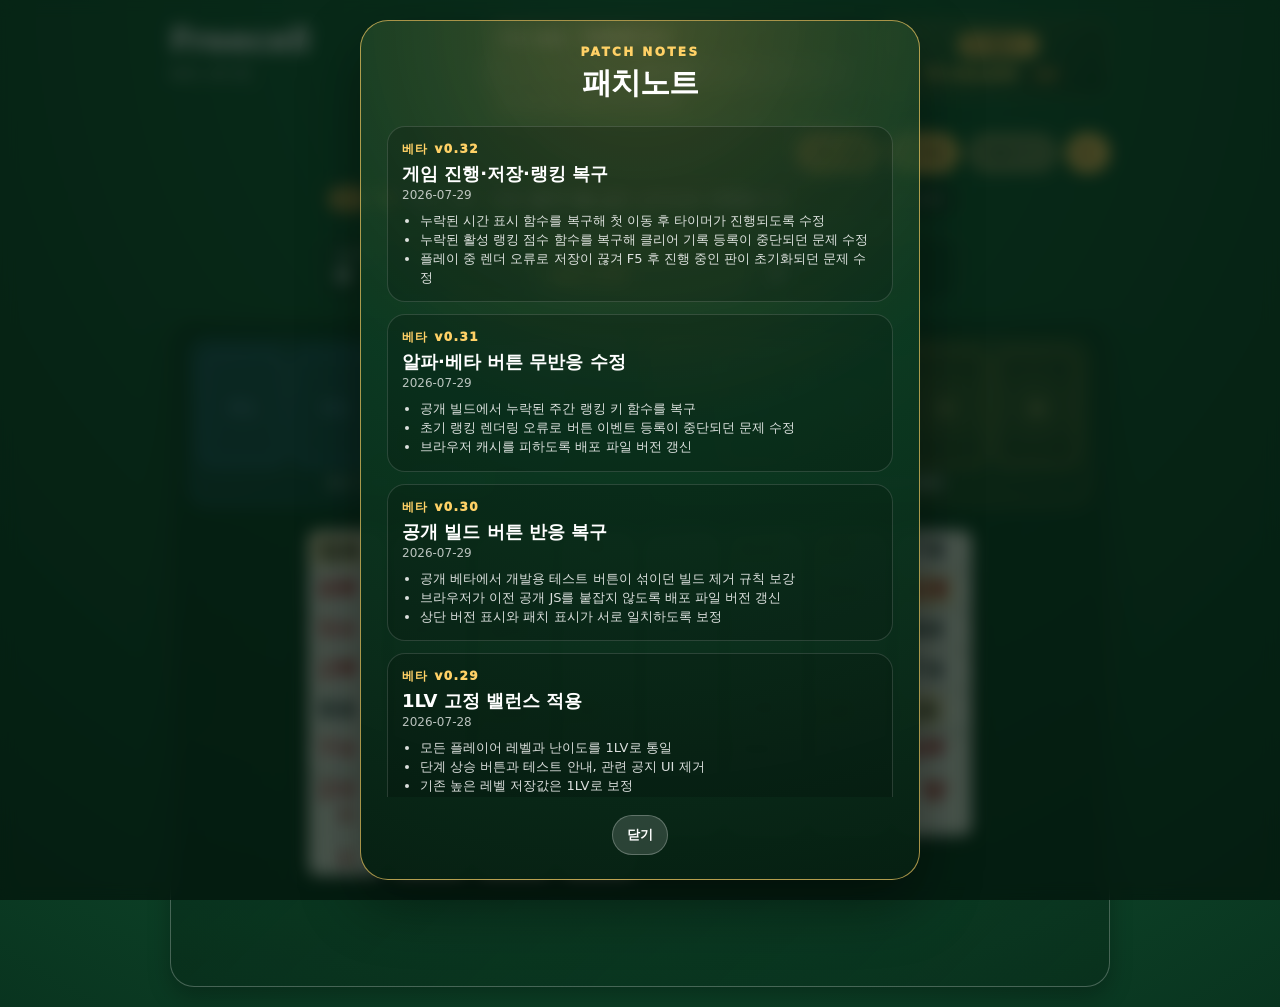
==== commit 2e2667f0: "Fix Freecell timer save and ranking helpers" ====
--- a/docs/index.html
+++ b/docs/index.html
@@ -4,7 +4,7 @@
   <meta charset="utf-8" />
   <meta name="viewport" content="width=device-width, initial-scale=1" />
   <title>Freecell Draft</title>
-  <link rel="stylesheet" href="./style.css?v=beta-0-31" />
+  <link rel="stylesheet" href="./style.css?v=beta-0-32" />
 </head>
 <body>
   <main class="app">
@@ -14,7 +14,7 @@
           <h1>Freecell</h1>
           <button id="updateReloadBtn" class="update-reload-button" type="button" hidden>업데이트</button>
         </div>
-        <p id="versionLabel">베타 v0.31</p>
+        <p id="versionLabel">베타 v0.32</p>
       </div>
       <div class="ranking-stack">
         <section id="rankingPanel" class="ranking-panel top-ranking" aria-label="주간 랭킹" role="button" tabindex="0">
@@ -49,7 +49,7 @@
     <section class="statusbar" aria-live="polite" aria-label="게임 알림">
       <button id="operatorNoticeBtn" class="notice-action-button" type="button" aria-label="운영자 공지 보기">공지</button>
       <span class="notice-viewport"><span id="noticeFlow" class="notice-flow"><span class="notice-icon" aria-hidden="true">🔊</span><span id="status">게임을 시작합니다.</span></span></span>
-      <button id="patchNotesBtn" class="patch-notes-button" type="button" aria-label="패치노트 보기">패치 v0.31</button>
+      <button id="patchNotesBtn" class="patch-notes-button" type="button" aria-label="패치노트 보기">패치 v0.32</button>
     </section>
 
     <section id="signupPanel" class="signup-panel" aria-label="플레이어 정보 수정" hidden>
@@ -198,6 +198,6 @@
 
   </main>
 
-  <script src="./script.js?v=beta-0-31"></script>
+  <script src="./script.js?v=beta-0-32"></script>
 </body>
 </html>
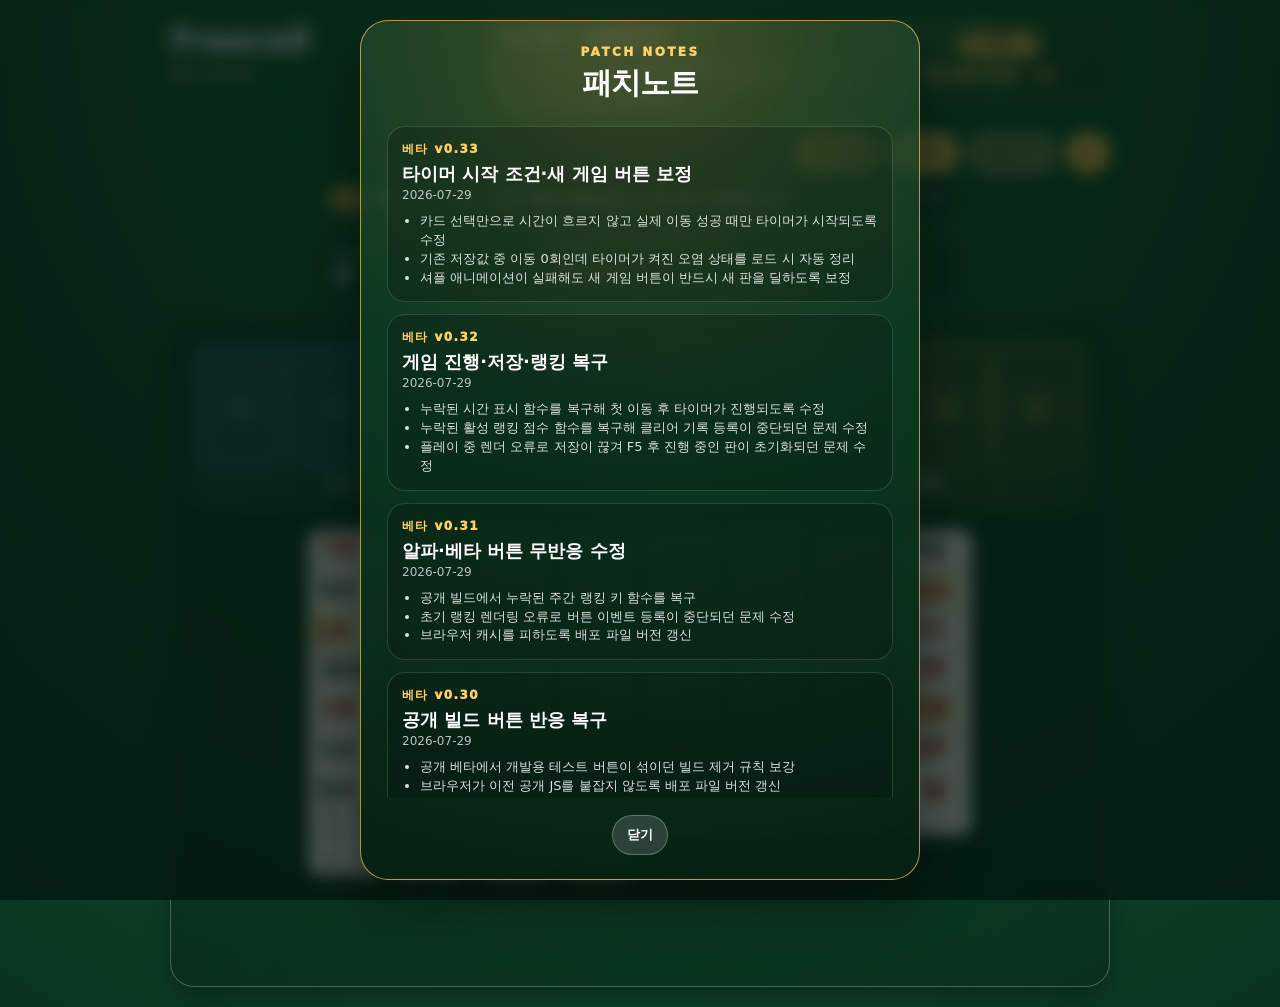
==== commit 01b374cc: "Fix Freecell beta timer start and new game recovery" ====
--- a/docs/index.html
+++ b/docs/index.html
@@ -4,7 +4,7 @@
   <meta charset="utf-8" />
   <meta name="viewport" content="width=device-width, initial-scale=1" />
   <title>Freecell Draft</title>
-  <link rel="stylesheet" href="./style.css?v=beta-0-32" />
+  <link rel="stylesheet" href="./style.css?v=beta-0-33" />
 </head>
 <body>
   <main class="app">
@@ -14,7 +14,7 @@
           <h1>Freecell</h1>
           <button id="updateReloadBtn" class="update-reload-button" type="button" hidden>업데이트</button>
         </div>
-        <p id="versionLabel">베타 v0.32</p>
+        <p id="versionLabel">베타 v0.33</p>
       </div>
       <div class="ranking-stack">
         <section id="rankingPanel" class="ranking-panel top-ranking" aria-label="주간 랭킹" role="button" tabindex="0">
@@ -49,7 +49,7 @@
     <section class="statusbar" aria-live="polite" aria-label="게임 알림">
       <button id="operatorNoticeBtn" class="notice-action-button" type="button" aria-label="운영자 공지 보기">공지</button>
       <span class="notice-viewport"><span id="noticeFlow" class="notice-flow"><span class="notice-icon" aria-hidden="true">🔊</span><span id="status">게임을 시작합니다.</span></span></span>
-      <button id="patchNotesBtn" class="patch-notes-button" type="button" aria-label="패치노트 보기">패치 v0.32</button>
+      <button id="patchNotesBtn" class="patch-notes-button" type="button" aria-label="패치노트 보기">패치 v0.33</button>
     </section>
 
     <section id="signupPanel" class="signup-panel" aria-label="플레이어 정보 수정" hidden>
@@ -198,6 +198,6 @@
 
   </main>
 
-  <script src="./script.js?v=beta-0-32"></script>
+  <script src="./script.js?v=beta-0-33"></script>
 </body>
 </html>
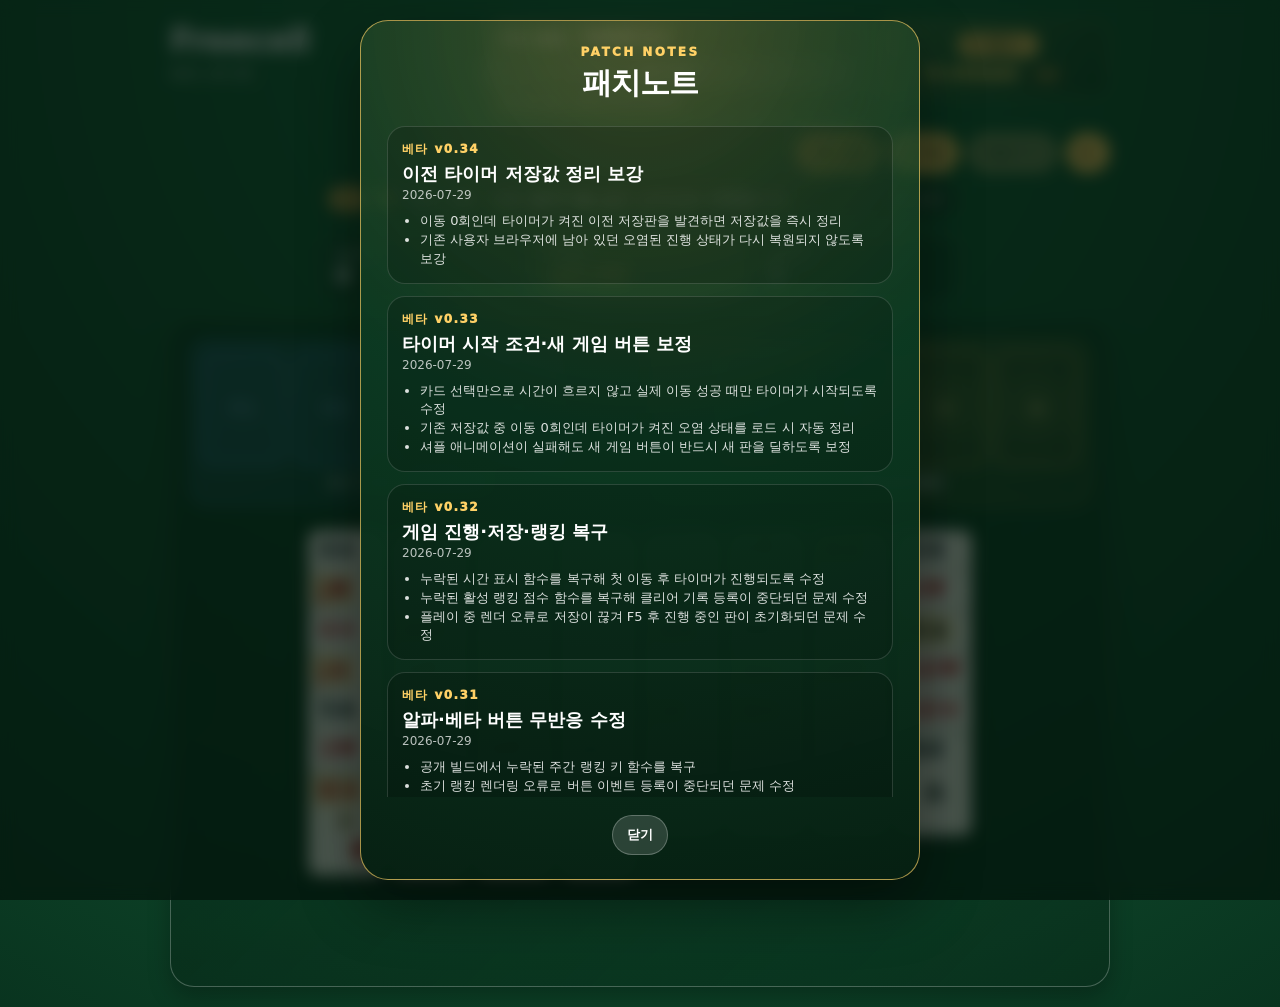
==== commit 25b898b4: "Clear polluted Freecell timer saves" ====
--- a/docs/index.html
+++ b/docs/index.html
@@ -4,7 +4,7 @@
   <meta charset="utf-8" />
   <meta name="viewport" content="width=device-width, initial-scale=1" />
   <title>Freecell Draft</title>
-  <link rel="stylesheet" href="./style.css?v=beta-0-33" />
+  <link rel="stylesheet" href="./style.css?v=beta-0-34" />
 </head>
 <body>
   <main class="app">
@@ -14,7 +14,7 @@
           <h1>Freecell</h1>
           <button id="updateReloadBtn" class="update-reload-button" type="button" hidden>업데이트</button>
         </div>
-        <p id="versionLabel">베타 v0.33</p>
+        <p id="versionLabel">베타 v0.34</p>
       </div>
       <div class="ranking-stack">
         <section id="rankingPanel" class="ranking-panel top-ranking" aria-label="주간 랭킹" role="button" tabindex="0">
@@ -49,7 +49,7 @@
     <section class="statusbar" aria-live="polite" aria-label="게임 알림">
       <button id="operatorNoticeBtn" class="notice-action-button" type="button" aria-label="운영자 공지 보기">공지</button>
       <span class="notice-viewport"><span id="noticeFlow" class="notice-flow"><span class="notice-icon" aria-hidden="true">🔊</span><span id="status">게임을 시작합니다.</span></span></span>
-      <button id="patchNotesBtn" class="patch-notes-button" type="button" aria-label="패치노트 보기">패치 v0.33</button>
+      <button id="patchNotesBtn" class="patch-notes-button" type="button" aria-label="패치노트 보기">패치 v0.34</button>
     </section>
 
     <section id="signupPanel" class="signup-panel" aria-label="플레이어 정보 수정" hidden>
@@ -198,6 +198,6 @@
 
   </main>
 
-  <script src="./script.js?v=beta-0-33"></script>
+  <script src="./script.js?v=beta-0-34"></script>
 </body>
 </html>
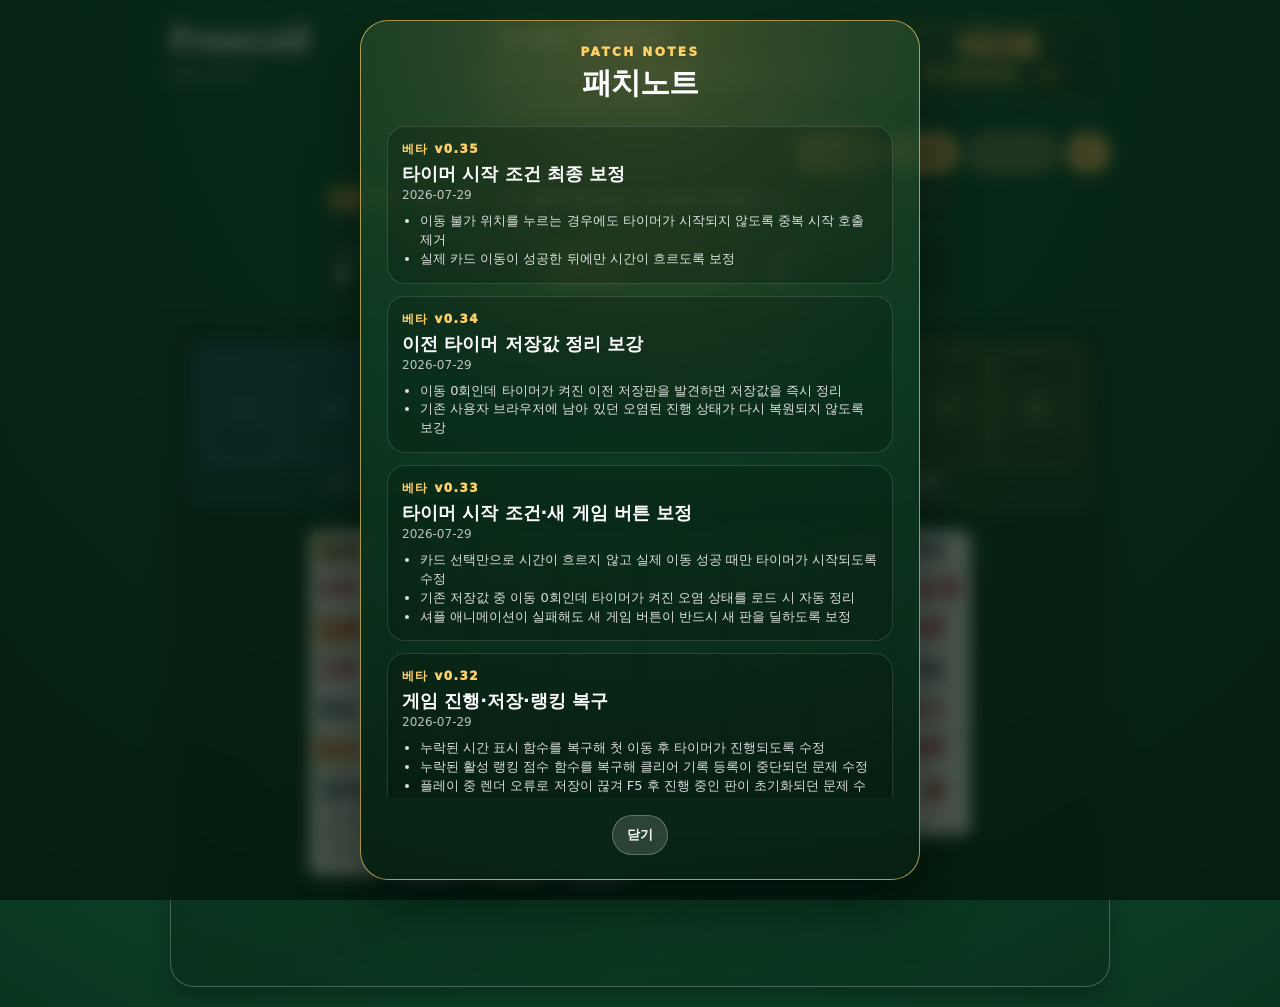
==== commit 1462cb3e: "Fix Freecell timer only after valid move" ====
--- a/docs/index.html
+++ b/docs/index.html
@@ -4,7 +4,7 @@
   <meta charset="utf-8" />
   <meta name="viewport" content="width=device-width, initial-scale=1" />
   <title>Freecell Draft</title>
-  <link rel="stylesheet" href="./style.css?v=beta-0-34" />
+  <link rel="stylesheet" href="./style.css?v=beta-0-35" />
 </head>
 <body>
   <main class="app">
@@ -14,7 +14,7 @@
           <h1>Freecell</h1>
           <button id="updateReloadBtn" class="update-reload-button" type="button" hidden>업데이트</button>
         </div>
-        <p id="versionLabel">베타 v0.34</p>
+        <p id="versionLabel">베타 v0.35</p>
       </div>
       <div class="ranking-stack">
         <section id="rankingPanel" class="ranking-panel top-ranking" aria-label="주간 랭킹" role="button" tabindex="0">
@@ -49,7 +49,7 @@
     <section class="statusbar" aria-live="polite" aria-label="게임 알림">
       <button id="operatorNoticeBtn" class="notice-action-button" type="button" aria-label="운영자 공지 보기">공지</button>
       <span class="notice-viewport"><span id="noticeFlow" class="notice-flow"><span class="notice-icon" aria-hidden="true">🔊</span><span id="status">게임을 시작합니다.</span></span></span>
-      <button id="patchNotesBtn" class="patch-notes-button" type="button" aria-label="패치노트 보기">패치 v0.34</button>
+      <button id="patchNotesBtn" class="patch-notes-button" type="button" aria-label="패치노트 보기">패치 v0.35</button>
     </section>
 
     <section id="signupPanel" class="signup-panel" aria-label="플레이어 정보 수정" hidden>
@@ -198,6 +198,6 @@
 
   </main>
 
-  <script src="./script.js?v=beta-0-34"></script>
+  <script src="./script.js?v=beta-0-35"></script>
 </body>
 </html>
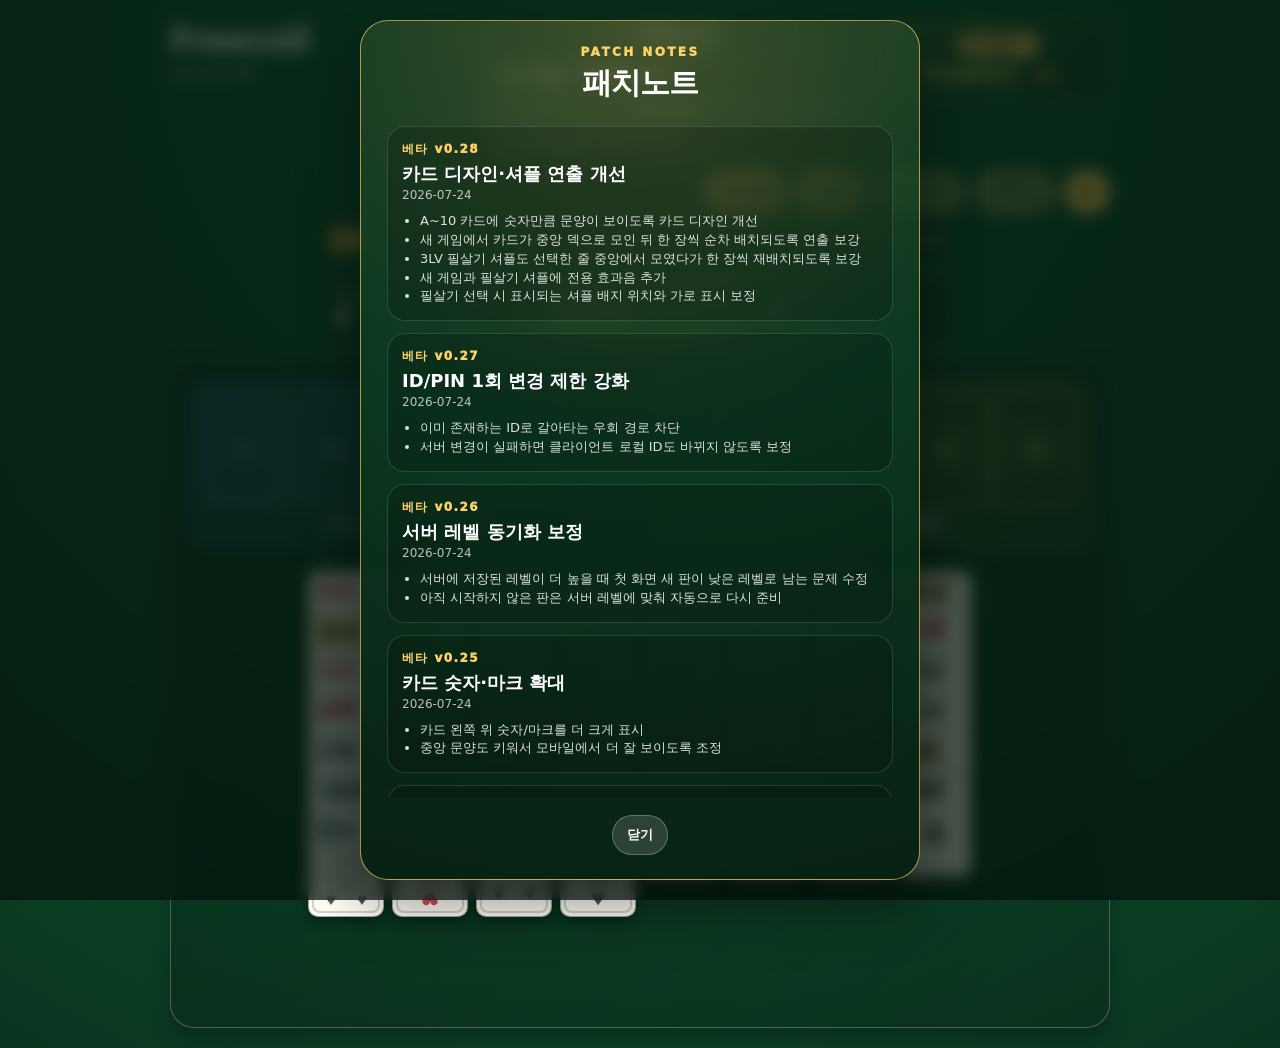
==== commit 8359b231: "Rollback Freecell before 1LV unification" ====
--- a/docs/index.html
+++ b/docs/index.html
@@ -4,7 +4,7 @@
   <meta charset="utf-8" />
   <meta name="viewport" content="width=device-width, initial-scale=1" />
   <title>Freecell Draft</title>
-  <link rel="stylesheet" href="./style.css?v=beta-0-35" />
+  <link rel="stylesheet" href="./style.css?v=beta-0-28" />
 </head>
 <body>
   <main class="app">
@@ -14,9 +14,10 @@
           <h1>Freecell</h1>
           <button id="updateReloadBtn" class="update-reload-button" type="button" hidden>업데이트</button>
         </div>
-        <p id="versionLabel">베타 v0.35</p>
+        <p id="versionLabel">베타 v0.28</p>
       </div>
       <div class="ranking-stack">
+        <button id="promotionBtn" class="promotion-button" type="button" disabled>레벨업 준비</button>
         <section id="rankingPanel" class="ranking-panel top-ranking" aria-label="주간 랭킹" role="button" tabindex="0">
           <div class="ranking-title">주간 랭킹 · TOP50 보기</div>
           <ol id="rankingList" class="ranking-list ranking-ticker"></ol>
@@ -30,13 +31,14 @@
         </div>
         <div class="player-row">
           <div id="playerId" class="player-id">생성 중</div>
-          <div id="playerDifficulty" class="player-difficulty">1LV</div>
+          <div id="playerDifficulty" class="player-difficulty">E1</div>
         </div>
       </div>
       <div class="actions">
         <button id="tutorialBtn" aria-expanded="false" aria-controls="tutorialPanel">게임 방법</button>
         <button id="newGameBtn">새 게임</button>
         <button id="autoBtn">되돌리기 5</button>
+        <button id="specialBtn" class="special-button" type="button"><span>필살기</span><small>(3LV 사용가능)</small></button>
         <button id="soundBtn" class="sound-button" aria-pressed="true" aria-label="소리 켜짐" title="소리 켜짐">
           <svg class="sound-symbol" aria-hidden="true" viewBox="0 0 24 24" focusable="false">
             <path d="M4 9.25h4.1L13 5.6v12.8l-4.9-3.65H4z" />
@@ -49,7 +51,7 @@
     <section class="statusbar" aria-live="polite" aria-label="게임 알림">
       <button id="operatorNoticeBtn" class="notice-action-button" type="button" aria-label="운영자 공지 보기">공지</button>
       <span class="notice-viewport"><span id="noticeFlow" class="notice-flow"><span class="notice-icon" aria-hidden="true">🔊</span><span id="status">게임을 시작합니다.</span></span></span>
-      <button id="patchNotesBtn" class="patch-notes-button" type="button" aria-label="패치노트 보기">패치 v0.35</button>
+      <button id="patchNotesBtn" class="patch-notes-button" type="button" aria-label="패치노트 보기">패치 v0.28</button>
     </section>
 
     <section id="signupPanel" class="signup-panel" aria-label="플레이어 정보 수정" hidden>
@@ -91,6 +93,14 @@
       </div>
     </section>
 
+    <section id="promotionNotice" class="promotion-notice" aria-live="polite" hidden>
+      <div>
+        <span id="promotionNoticeKicker">LEVEL UP</span>
+        <strong id="promotionNoticeTitle">레벨업 테스트 준비</strong>
+        <p id="promotionNoticeText">다음 단계에 도전할 수 있습니다.</p>
+      </div>
+      <button id="promotionNoticeBtn" class="promotion-notice-button" type="button">레벨업 테스트</button>
+    </section>
 
     <section id="tutorialPanel" class="tutorial" hidden>
       <div class="tutorial-header">
@@ -104,9 +114,10 @@
         <li><strong>테이블:</strong> 화면 아래의 세로 8줄입니다. 실제로 카드를 풀어가는 주요 영역이며, 아래 카드 위에는 색이 다른 카드만 숫자가 하나 작은 순서로 올릴 수 있습니다. 예: 검은 8 위에 빨간 7.</li>
         <li><strong>이동:</strong> 카드를 클릭한 뒤 옮길 위치를 클릭하세요. 데스크톱에서는 드래그도 됩니다.</li>
         <li><strong>빠른 이동:</strong> 테이블 맨 아래 카드나 임시 보관 카드를 더블클릭하면, 가능한 경우 완성 칸으로 바로 이동합니다.</li>
-        <li><strong>레벨:</strong> 현재 dev는 모든 플레이어가 1LV로 고정됩니다.</li>
-        <li><strong>난이도:</strong> 모든 새 게임과 저장된 이전 난이도는 1LV 난이도로 통일됩니다.</li>
+        <li><strong>레벨:</strong> 처음은 1LV에서 시작합니다. 클리어 횟수가 쌓이면 레벨업 테스트가 열리고, 2LV → 3LV 순서로 올라갑니다.</li>
+        <li><strong>레벨업 테스트:</strong> 현재 레벨의 난이도를 7분 안에 클리어하면 다음 레벨로 올라갑니다.</li>
         <li><strong>되돌리기:</strong> 모든 레벨에서 한 게임당 5회 사용할 수 있습니다. 점수 계산에서는 사용한 되돌리기 횟수만큼 감점됩니다.</li>
+        <li><strong>필살기:</strong> 버튼은 되돌리기 오른쪽에 있으며 3LV부터 활성화됩니다. 한 게임에 1번, 필살기를 누른 뒤 섞고 싶은 테이블 한 줄을 선택하면 그 줄의 카드 순서가 갱신됩니다. 사용 시 점수에서 200점이 감점됩니다.</li>
       </ol>
     </section>
 
@@ -153,6 +164,50 @@
       </div>
     </section>
 
+    <section id="promotionModal" class="result-modal promotion-modal" aria-label="레벨업 테스트 안내" hidden>
+      <div class="result-card promotion-card" role="dialog" aria-modal="true" aria-labelledby="promotionModalTitle">
+        <div class="result-kicker">LEVEL UP</div>
+        <h2 id="promotionModalTitle">레벨업 테스트</h2>
+        <p id="promotionModalText" class="promotion-modal-text">집중할 수 있을 때 도전하세요.</p>
+        <div class="promotion-summary">
+          <div>
+            <span>혜택</span>
+            <strong id="promotionBenefitText">점수 배수 상승</strong>
+          </div>
+          <div>
+            <span>주의</span>
+            <strong id="promotionCautionText">7분 안에 클리어하면 레벨업</strong>
+          </div>
+        </div>
+        <div class="result-actions">
+          <button id="promotionCancelBtn" class="ghost-button" type="button">취소</button>
+          <button id="promotionChallengeBtn" type="button">도전</button>
+        </div>
+      </div>
+    </section>
+
+
+    <section id="level3SkillModal" class="result-modal level3-skill-modal" aria-label="3LV 필살기 안내" hidden>
+      <div class="result-card promotion-card" role="dialog" aria-modal="true" aria-labelledby="level3SkillTitle">
+        <div class="result-kicker">3LV UNLOCK</div>
+        <h2 id="level3SkillTitle">3LV 달성 축하합니다!</h2>
+        <p id="level3SkillText" class="promotion-modal-text">이제 필살기를 사용할 수 있습니다. 한 게임에 1번, 필살기 버튼을 누른 뒤 섞고 싶은 테이블 한 줄을 선택하세요. 사용하면 점수에서 200점이 감점됩니다.</p>
+        <div class="result-actions">
+          <button id="level3SkillCloseBtn" type="button">확인</button>
+        </div>
+      </div>
+    </section>
+
+    <section id="promotionFailModal" class="result-modal promotion-fail-modal" aria-label="레벨업 테스트 실패 안내" hidden>
+      <div class="result-card promotion-card" role="dialog" aria-modal="true" aria-labelledby="promotionFailTitle">
+        <div class="result-kicker">TIME OVER</div>
+        <h2 id="promotionFailTitle">레벨업 테스트 실패</h2>
+        <p id="promotionFailText" class="promotion-modal-text">제한 시간 7분이 지났습니다. 패널티는 없으니 준비되면 다시 도전하세요.</p>
+        <div class="result-actions">
+          <button id="promotionFailCloseBtn" type="button">다음에 다시 도전</button>
+        </div>
+      </div>
+    </section>
 
     <section id="rankingModal" class="result-modal ranking-modal" aria-label="주간 랭킹 상세" hidden>
       <div class="result-card ranking-detail-card" role="dialog" aria-modal="true" aria-labelledby="rankingModalTitle">
@@ -198,6 +253,6 @@
 
   </main>
 
-  <script src="./script.js?v=beta-0-35"></script>
+  <script src="./script.js?v=beta-0-28"></script>
 </body>
 </html>
--- a/docs/style.css
+++ b/docs/style.css
@@ -264,6 +264,43 @@
   min-width: 44px;
   padding-inline: 12px;
   line-height: 1;
+}
+.special-button {
+  display: inline-flex;
+  flex-direction: column;
+  align-items: center;
+  justify-content: center;
+  gap: 2px;
+  min-width: 74px;
+  min-height: 44px;
+  padding: 7px 12px;
+  line-height: 1.05;
+  touch-action: manipulation;
+  user-select: none;
+  -webkit-tap-highlight-color: transparent;
+}
+.special-button span,
+.special-button small {
+  pointer-events: none;
+}
+.special-button small {
+  font-size: 9px;
+  font-weight: 900;
+  opacity: .78;
+  letter-spacing: -.02em;
+  white-space: nowrap;
+}
+.sound-symbol {
+  width: 22px;
+  height: 22px;
+  display: block;
+  fill: #18321f;
+}
+.sound-symbol .sound-wave {
+  fill: none;
+  stroke: #18321f;
+  stroke-width: 2.4;
+  stroke-linecap: round;
 }
 .sound-button[aria-pressed="false"] {
   opacity: .48;
@@ -1758,6 +1795,29 @@
   border: 2px dashed rgba(255, 209, 102, .95);
   background: rgba(255, 209, 102, .10);
 }
+.column.special-target {
+  border: 2px dashed rgba(125, 211, 252, .95);
+  background: rgba(125, 211, 252, .12);
+  box-shadow: inset 0 0 0 1px rgba(125, 211, 252, .28), 0 0 18px rgba(125, 211, 252, .18);
+  cursor: pointer;
+}
+.column.special-target::after {
+  content: '셔플';
+  position: absolute;
+  left: calc(50% + 1px);
+  bottom: 8px;
+  transform: translateX(-50%);
+  padding: 3px 5.5px;
+  min-width: 27px;
+  border-radius: 999px;
+  color: #0f2633;
+  background: rgba(125, 211, 252, .92);
+  font-size: 10px;
+  font-weight: 900;
+  letter-spacing: .02em;
+  text-align: center;
+  white-space: nowrap;
+}
 
 @media (max-width: 780px) {
   .zone-label {
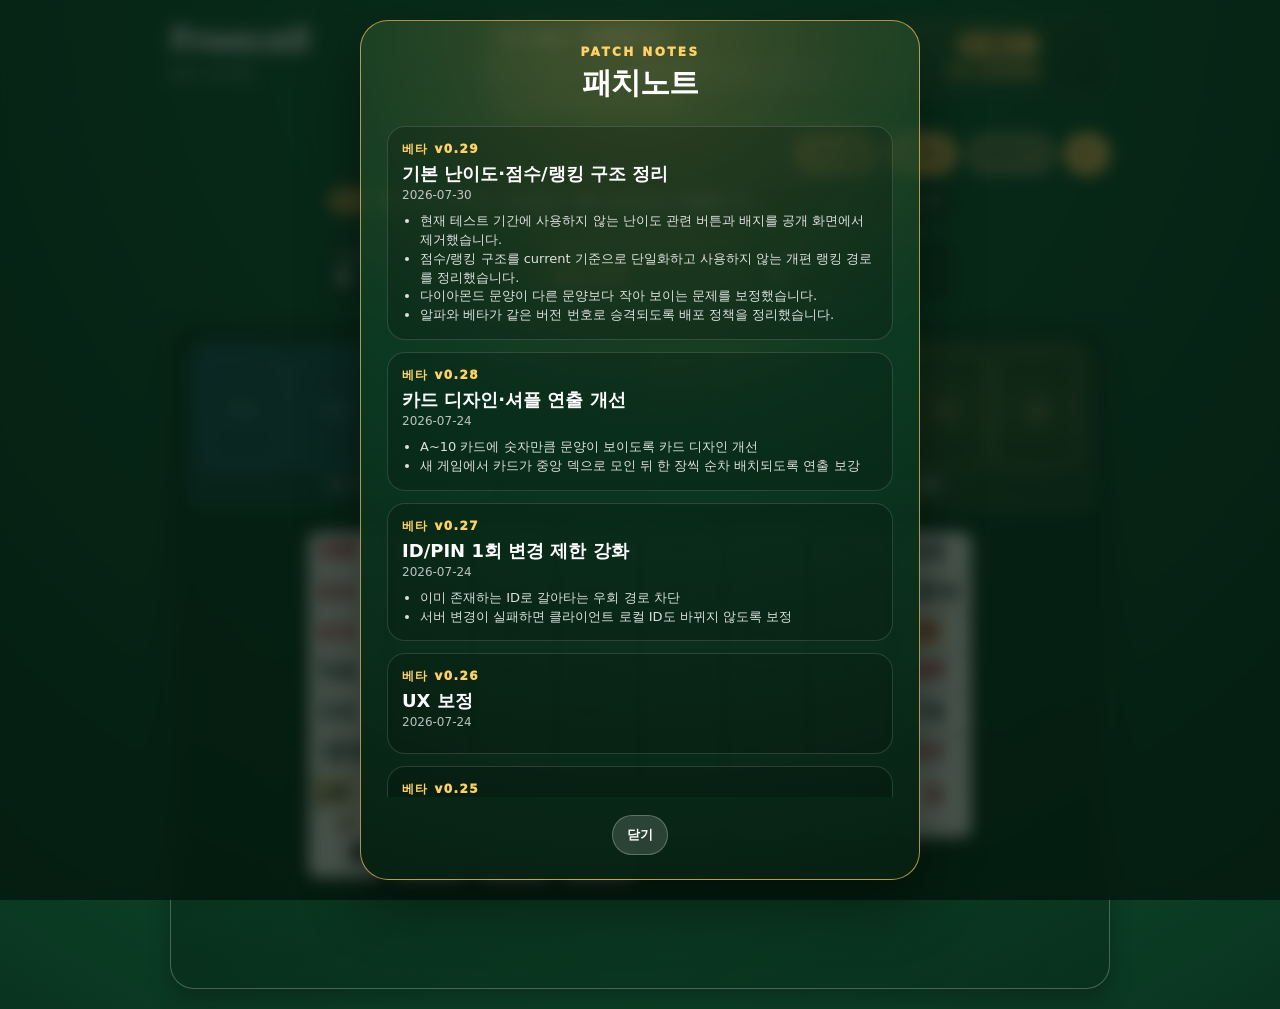
==== commit 7f388f27: "Promote Freecell beta v0.29" ====
--- a/docs/index.html
+++ b/docs/index.html
@@ -4,7 +4,7 @@
   <meta charset="utf-8" />
   <meta name="viewport" content="width=device-width, initial-scale=1" />
   <title>Freecell Draft</title>
-  <link rel="stylesheet" href="./style.css?v=beta-0-28" />
+  <link rel="stylesheet" href="./style.css?v=beta-0-29" />
 </head>
 <body>
   <main class="app">
@@ -14,10 +14,9 @@
           <h1>Freecell</h1>
           <button id="updateReloadBtn" class="update-reload-button" type="button" hidden>업데이트</button>
         </div>
-        <p id="versionLabel">베타 v0.28</p>
+        <p id="versionLabel">베타 v0.29</p>
       </div>
       <div class="ranking-stack">
-        <button id="promotionBtn" class="promotion-button" type="button" disabled>레벨업 준비</button>
         <section id="rankingPanel" class="ranking-panel top-ranking" aria-label="주간 랭킹" role="button" tabindex="0">
           <div class="ranking-title">주간 랭킹 · TOP50 보기</div>
           <ol id="rankingList" class="ranking-list ranking-ticker"></ol>
@@ -31,14 +30,12 @@
         </div>
         <div class="player-row">
           <div id="playerId" class="player-id">생성 중</div>
-          <div id="playerDifficulty" class="player-difficulty">E1</div>
         </div>
       </div>
       <div class="actions">
         <button id="tutorialBtn" aria-expanded="false" aria-controls="tutorialPanel">게임 방법</button>
         <button id="newGameBtn">새 게임</button>
         <button id="autoBtn">되돌리기 5</button>
-        <button id="specialBtn" class="special-button" type="button"><span>필살기</span><small>(3LV 사용가능)</small></button>
         <button id="soundBtn" class="sound-button" aria-pressed="true" aria-label="소리 켜짐" title="소리 켜짐">
           <svg class="sound-symbol" aria-hidden="true" viewBox="0 0 24 24" focusable="false">
             <path d="M4 9.25h4.1L13 5.6v12.8l-4.9-3.65H4z" />
@@ -51,7 +48,7 @@
     <section class="statusbar" aria-live="polite" aria-label="게임 알림">
       <button id="operatorNoticeBtn" class="notice-action-button" type="button" aria-label="운영자 공지 보기">공지</button>
       <span class="notice-viewport"><span id="noticeFlow" class="notice-flow"><span class="notice-icon" aria-hidden="true">🔊</span><span id="status">게임을 시작합니다.</span></span></span>
-      <button id="patchNotesBtn" class="patch-notes-button" type="button" aria-label="패치노트 보기">패치 v0.28</button>
+      <button id="patchNotesBtn" class="patch-notes-button" type="button" aria-label="패치노트 보기">패치 v0.29</button>
     </section>
 
     <section id="signupPanel" class="signup-panel" aria-label="플레이어 정보 수정" hidden>
@@ -114,10 +111,8 @@
         <li><strong>테이블:</strong> 화면 아래의 세로 8줄입니다. 실제로 카드를 풀어가는 주요 영역이며, 아래 카드 위에는 색이 다른 카드만 숫자가 하나 작은 순서로 올릴 수 있습니다. 예: 검은 8 위에 빨간 7.</li>
         <li><strong>이동:</strong> 카드를 클릭한 뒤 옮길 위치를 클릭하세요. 데스크톱에서는 드래그도 됩니다.</li>
         <li><strong>빠른 이동:</strong> 테이블 맨 아래 카드나 임시 보관 카드를 더블클릭하면, 가능한 경우 완성 칸으로 바로 이동합니다.</li>
-        <li><strong>레벨:</strong> 처음은 1LV에서 시작합니다. 클리어 횟수가 쌓이면 레벨업 테스트가 열리고, 2LV → 3LV 순서로 올라갑니다.</li>
-        <li><strong>레벨업 테스트:</strong> 현재 레벨의 난이도를 7분 안에 클리어하면 다음 레벨로 올라갑니다.</li>
-        <li><strong>되돌리기:</strong> 모든 레벨에서 한 게임당 5회 사용할 수 있습니다. 점수 계산에서는 사용한 되돌리기 횟수만큼 감점됩니다.</li>
-        <li><strong>필살기:</strong> 버튼은 되돌리기 오른쪽에 있으며 3LV부터 활성화됩니다. 한 게임에 1번, 필살기를 누른 뒤 섞고 싶은 테이블 한 줄을 선택하면 그 줄의 카드 순서가 갱신됩니다. 사용 시 점수에서 200점이 감점됩니다.</li>
+        <li><strong>되돌리기:</strong> 한 게임당 5회 사용할 수 있습니다. 점수 계산에서는 사용한 되돌리기 횟수만큼 감점됩니다.</li>
+        <li><strong>난이도:</strong> 현재 테스트 기간에는 레벨업 없이 기본 난이도로만 진행합니다.</li>
       </ol>
     </section>
 
@@ -253,6 +248,6 @@
 
   </main>
 
-  <script src="./script.js?v=beta-0-28"></script>
+  <script src="./script.js?v=beta-0-29"></script>
 </body>
 </html>
--- a/docs/style.css
+++ b/docs/style.css
@@ -15,6 +15,11 @@
 }
 
 * { box-sizing: border-box; }
+
+[hidden] {
+  display: none !important;
+}
+
 body {
   margin: 0;
   min-height: 100vh;
@@ -899,6 +904,12 @@
   margin-top: auto;
   font-size: 36px;
   line-height: 1;
+}
+
+.corner-suit.suit-D,
+.center-suit.suit-D,
+.pip.suit-D {
+  font-size: calc(1em + 1px);
 }
 .pip-grid {
   position: absolute;
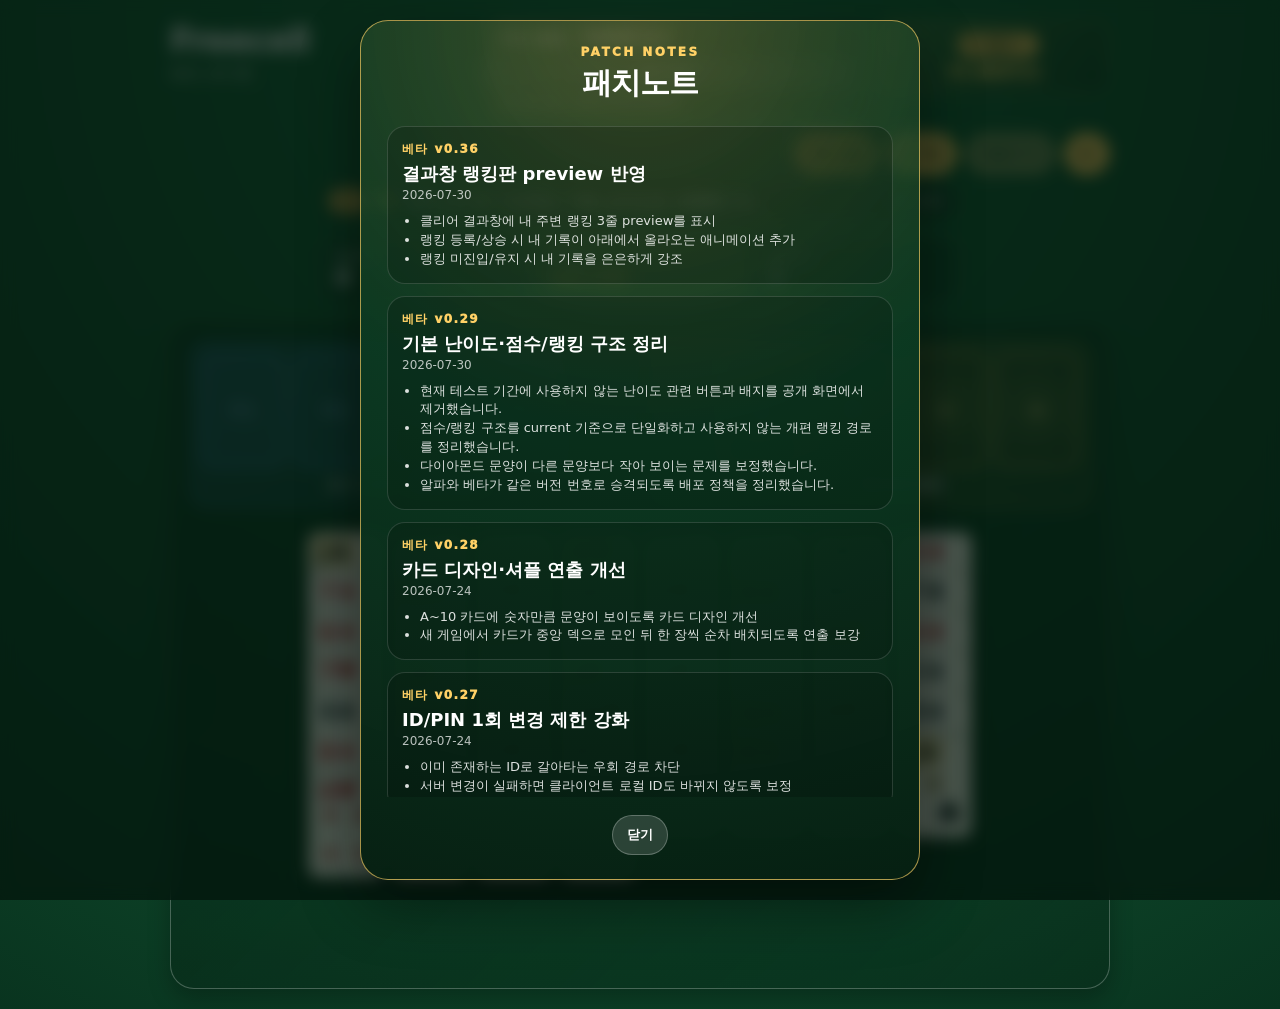
==== commit 7b344797: "Promote Freecell beta v0.36" ====
--- a/docs/index.html
+++ b/docs/index.html
@@ -4,7 +4,7 @@
   <meta charset="utf-8" />
   <meta name="viewport" content="width=device-width, initial-scale=1" />
   <title>Freecell Draft</title>
-  <link rel="stylesheet" href="./style.css?v=beta-0-29" />
+  <link rel="stylesheet" href="./style.css?v=beta-0-36" />
 </head>
 <body>
   <main class="app">
@@ -14,7 +14,7 @@
           <h1>Freecell</h1>
           <button id="updateReloadBtn" class="update-reload-button" type="button" hidden>업데이트</button>
         </div>
-        <p id="versionLabel">베타 v0.29</p>
+        <p id="versionLabel">베타 v0.36</p>
       </div>
       <div class="ranking-stack">
         <section id="rankingPanel" class="ranking-panel top-ranking" aria-label="주간 랭킹" role="button" tabindex="0">
@@ -48,8 +48,10 @@
     <section class="statusbar" aria-live="polite" aria-label="게임 알림">
       <button id="operatorNoticeBtn" class="notice-action-button" type="button" aria-label="운영자 공지 보기">공지</button>
       <span class="notice-viewport"><span id="noticeFlow" class="notice-flow"><span class="notice-icon" aria-hidden="true">🔊</span><span id="status">게임을 시작합니다.</span></span></span>
-      <button id="patchNotesBtn" class="patch-notes-button" type="button" aria-label="패치노트 보기">패치 v0.29</button>
-    </section>
+      <button id="patchNotesBtn" class="patch-notes-button" type="button" aria-label="패치노트 보기">패치 v0.36</button>
+    </section>
+
+
 
     <section id="signupPanel" class="signup-panel" aria-label="플레이어 정보 수정" hidden>
       <div>
@@ -153,6 +155,7 @@
         </div>
         <p id="resultPromotionText" class="result-promotion-text" hidden></p>
         <p id="resultRankText" class="result-rank-text">랭킹 계산 중</p>
+        <section id="resultRankPreview" class="result-rank-preview" aria-label="결과 랭킹 미리보기" hidden></section>
         <div class="result-actions">
           <button id="resultCloseBtn" type="button">확인</button>
         </div>
@@ -248,6 +251,6 @@
 
   </main>
 
-  <script src="./script.js?v=beta-0-29"></script>
+  <script src="./script.js?v=beta-0-36"></script>
 </body>
 </html>
--- a/docs/style.css
+++ b/docs/style.css
@@ -128,6 +128,69 @@
   font-weight: 850;
   line-height: 1.45;
 }
+
+.result-rank-preview {
+  margin: 12px 0 4px;
+}
+.result-rank-preview[hidden] { display: none; }
+.result-rank-preview-header {
+  display: flex;
+  justify-content: space-between;
+  gap: 8px;
+  margin-bottom: 8px;
+  color: var(--muted);
+  font-size: 11px;
+  font-weight: 900;
+  text-align: left;
+}
+.result-rank-preview-move { color: var(--accent); }
+.result-rank-preview-list {
+  max-height: none;
+  margin-top: 8px;
+  overflow: visible;
+}
+
+.ranking-detail-list li.rank-emphasis {
+  animation: resultRankEmphasis 1.05s ease both;
+}
+@keyframes resultRankEmphasis {
+  0% {
+    filter: brightness(.96);
+    box-shadow: 0 0 0 0 rgba(255, 209, 102, 0), 0 8px 18px rgba(0,0,0,.20);
+  }
+  45% {
+    filter: brightness(1.08);
+    box-shadow: 0 0 0 5px rgba(255, 209, 102, .18), 0 10px 22px rgba(0,0,0,.22);
+  }
+  100% {
+    filter: brightness(1);
+    box-shadow: 0 0 0 3px rgba(255, 209, 102, .14), 0 8px 18px rgba(0,0,0,.20);
+  }
+}
+
+.ranking-detail-list li.rank-up {
+  position: relative;
+  z-index: 1;
+  transform-origin: center bottom;
+  animation: resultRankSlideUp .9s cubic-bezier(.18, .9, .22, 1.15) both;
+}
+@keyframes resultRankSlideUp {
+  0% {
+    opacity: 0;
+    transform: translateY(42px) scale(.985);
+    box-shadow: 0 0 0 0 rgba(255, 209, 102, 0);
+  }
+  58% {
+    opacity: 1;
+    transform: translateY(-5px) scale(1.018);
+    box-shadow: 0 0 0 5px rgba(255, 209, 102, .16), 0 14px 28px rgba(0,0,0,.24);
+  }
+  100% {
+    opacity: 1;
+    transform: translateY(0) scale(1);
+    box-shadow: 0 0 0 3px rgba(255, 209, 102, .14), 0 8px 18px rgba(0,0,0,.20);
+  }
+}
 .result-actions {
   display: flex;
   justify-content: center;
@@ -164,6 +227,7 @@
   flex-wrap: wrap;
   justify-content: flex-end;
 }
+
 .player-card {
   width: 100%;
   min-width: 190px;
@@ -833,6 +897,7 @@
   padding: 6px;
   font-weight: 900;
   user-select: none;
+  touch-action: manipulation;
   cursor: pointer;
   position: relative;
   margin: 0 auto -66px;
